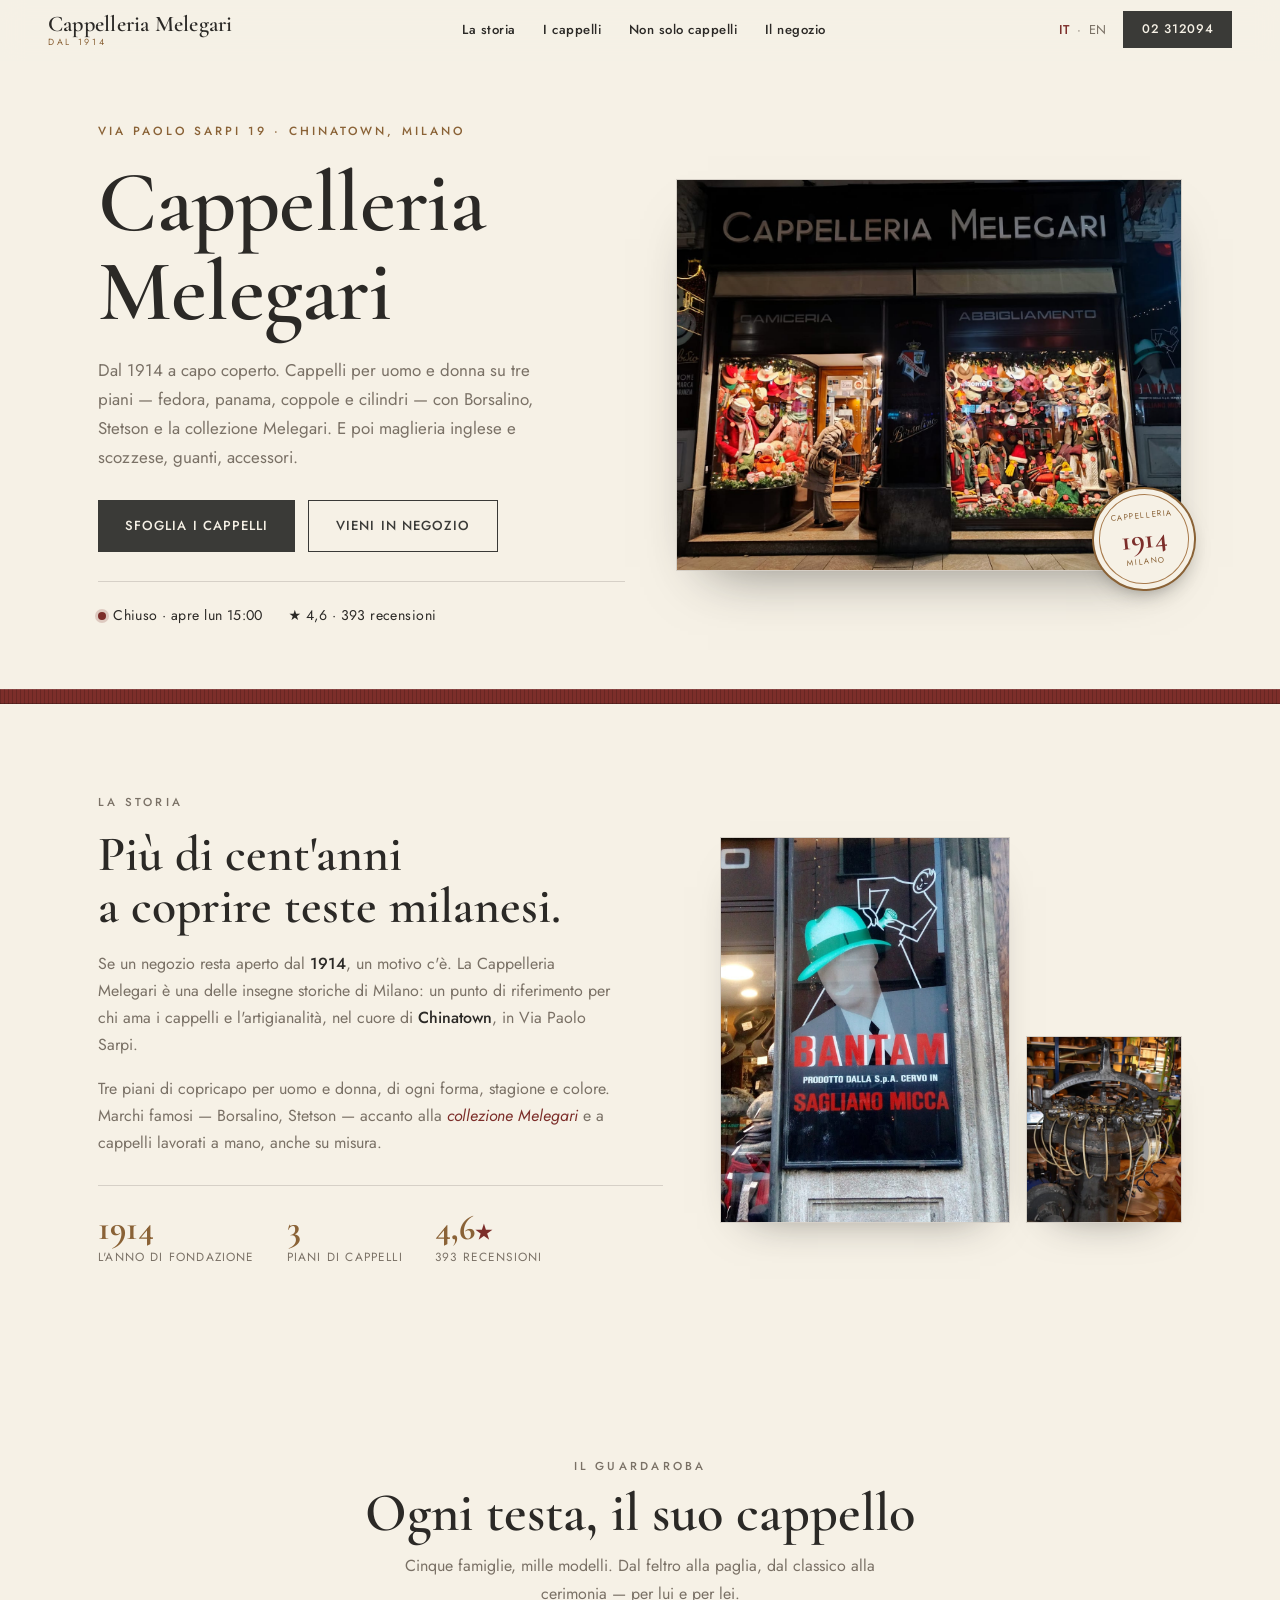
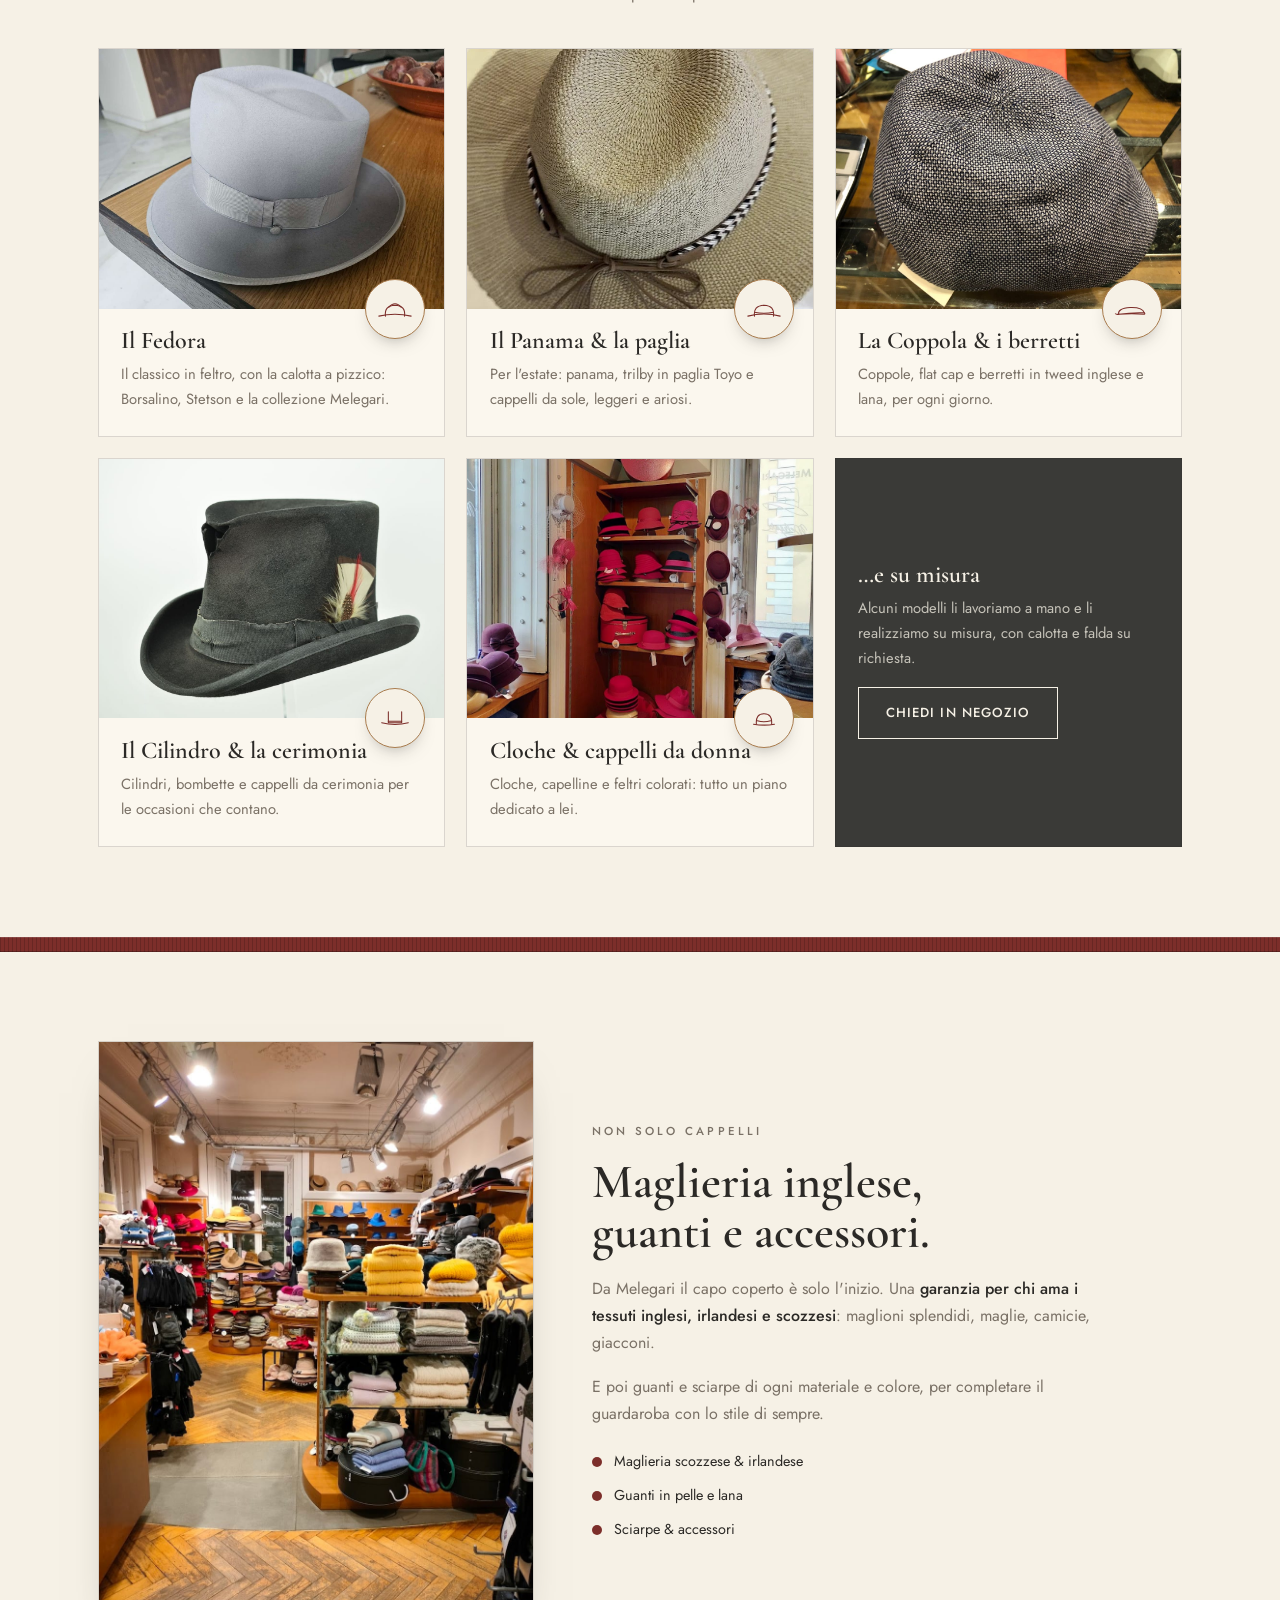
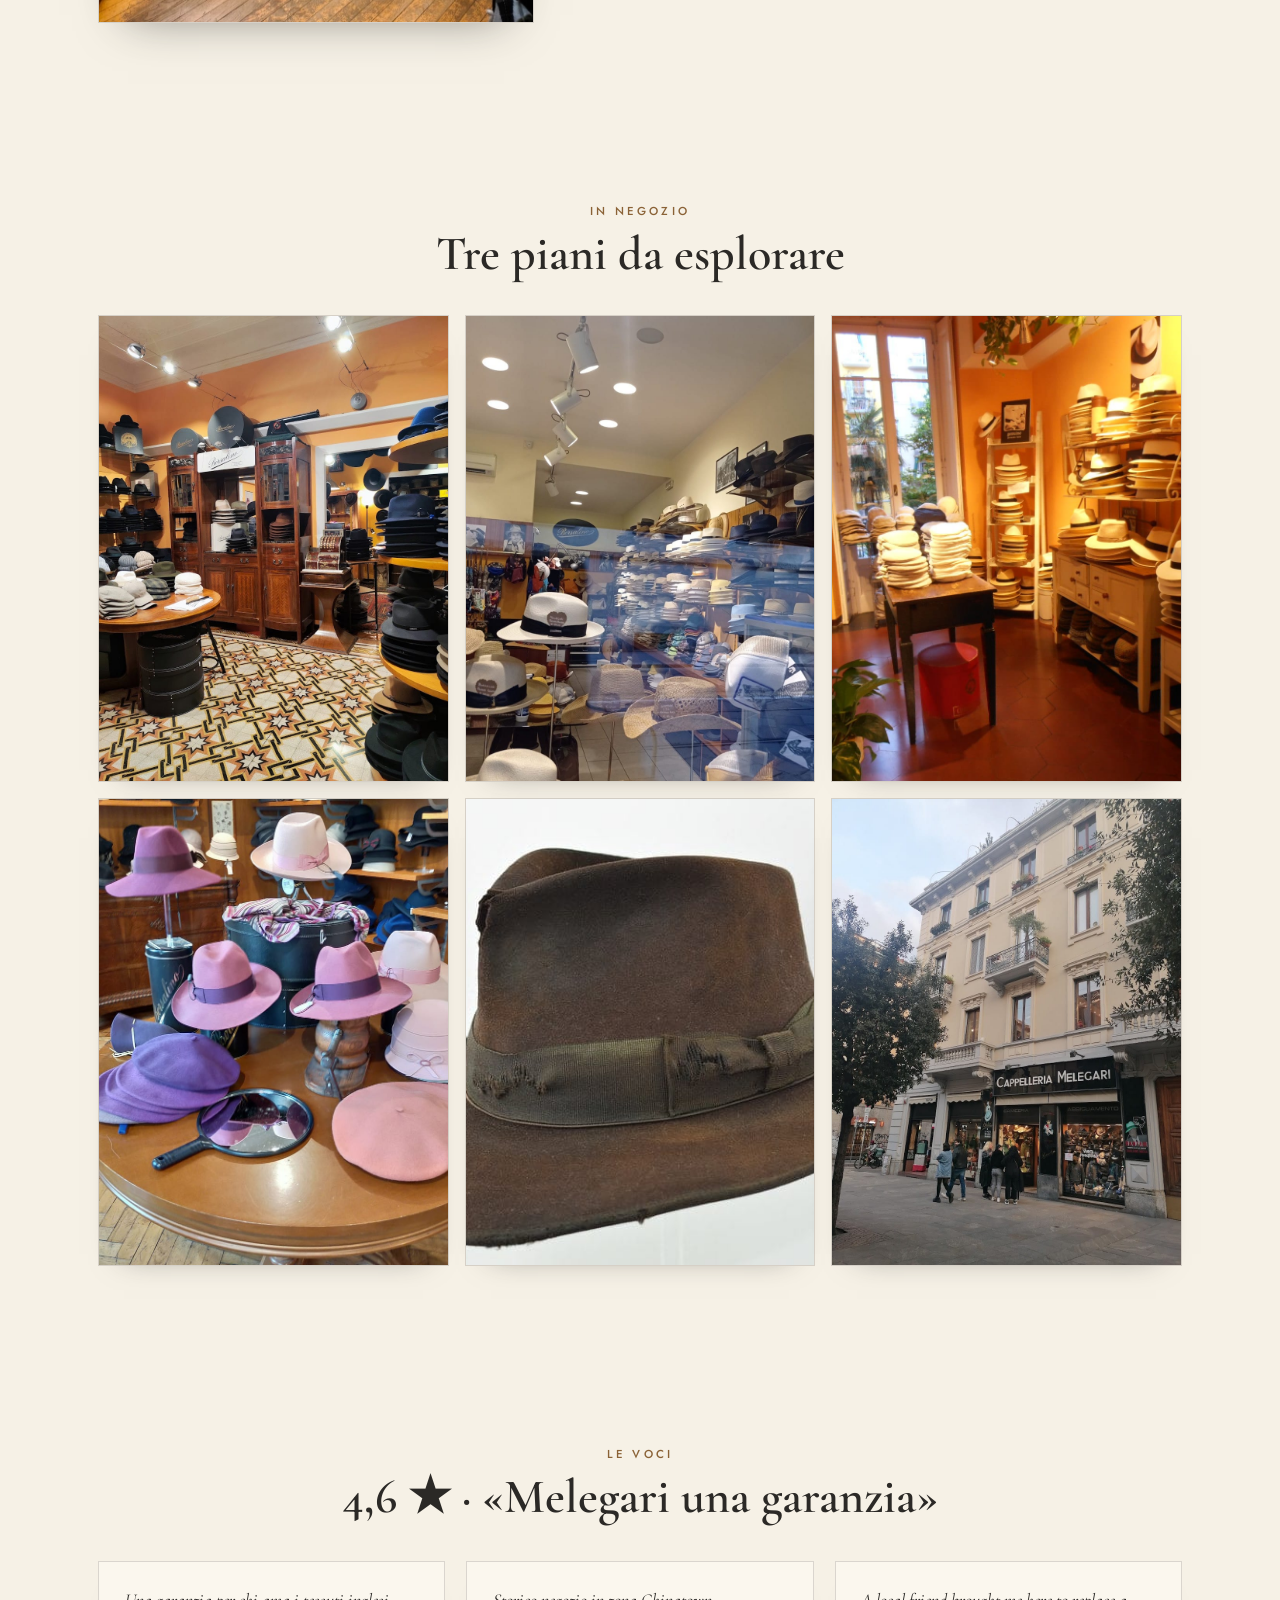
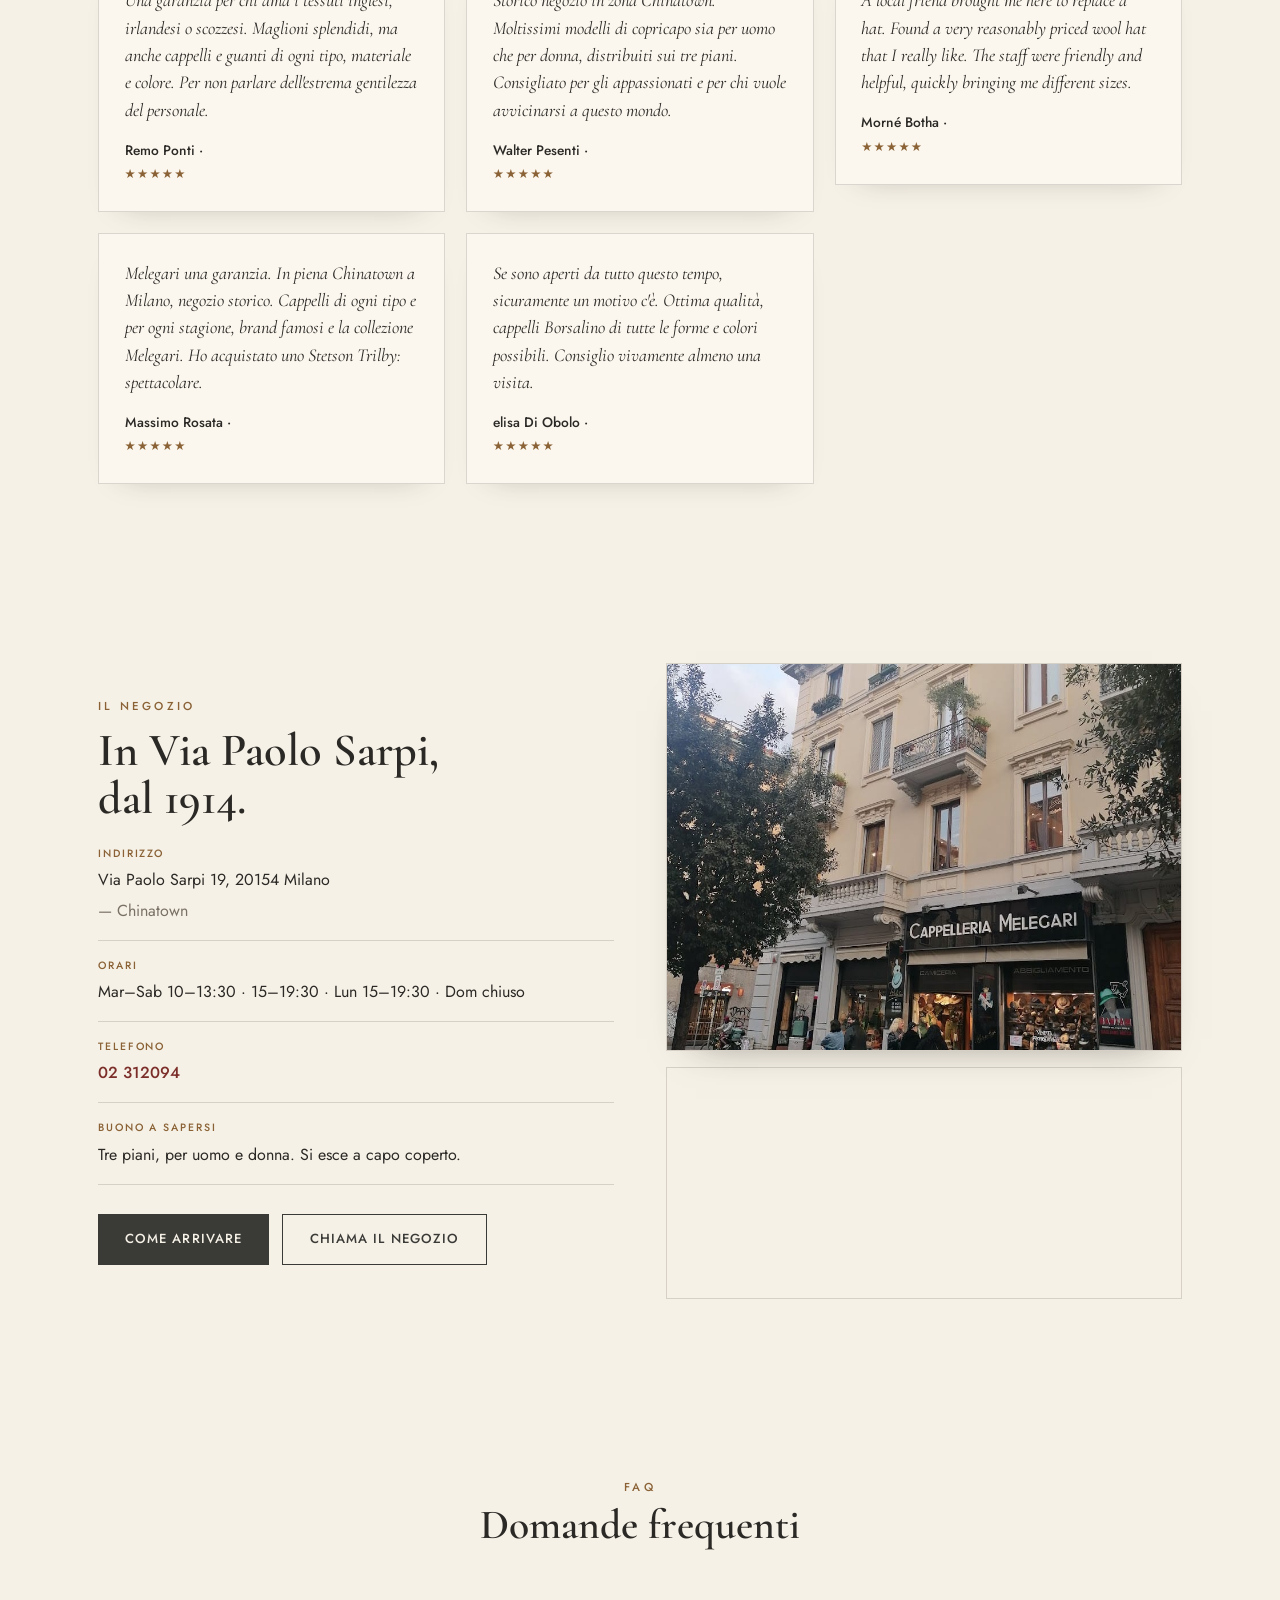
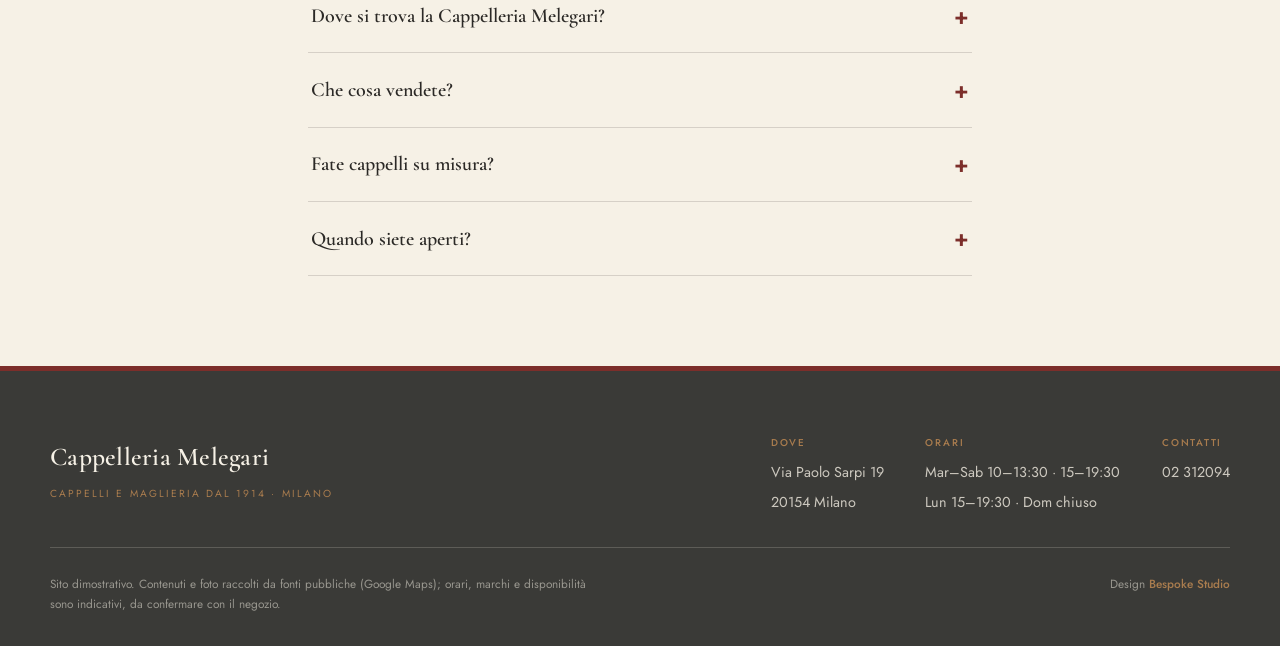
==== index.html @ 1c3c6bbe "Cappelleria Melegari — cappelli e maglieria dal 1914 (demo)" ====
<!DOCTYPE html>
<html lang="it">
<head>
<meta charset="UTF-8" />
<meta name="viewport" content="width=device-width, initial-scale=1.0" />
<title>Cappelleria Melegari — cappelli e maglieria dal 1914 · Milano</title>
<meta name="description" content="Cappelleria Melegari, dal 1914 in Via Paolo Sarpi 19 (Chinatown, Milano): cappelli per uomo e donna su tre piani — fedora, panama, coppola, cilindro, cloche — Borsalino, Stetson e la collezione Melegari, oltre a maglieria inglese e scozzese. 4,6★." />
<link rel="canonical" href="https://rotenzark.github.io/cappelleria-melegari/" />
<meta name="theme-color" content="#3A3A38" />
<meta property="og:type" content="business.business" />
<meta property="og:site_name" content="Cappelleria Melegari" />
<meta property="og:title" content="Cappelleria Melegari — cappelli e maglieria dal 1914 · Milano" />
<meta property="og:description" content="Dal 1914 in Via Paolo Sarpi: cappelli per uomo e donna su tre piani, Borsalino e Stetson, la collezione Melegari, maglieria inglese e scozzese." />
<meta property="og:image" content="https://rotenzark.github.io/cappelleria-melegari/img/og-image.jpg" />
<meta property="og:url" content="https://rotenzark.github.io/cappelleria-melegari/" />
<meta property="og:locale" content="it_IT" />
<meta property="og:locale:alternate" content="en_US" />
<meta name="twitter:card" content="summary_large_image" />
<meta name="twitter:title" content="Cappelleria Melegari — dal 1914 · Milano" />
<meta name="twitter:description" content="Cappelli e maglieria dal 1914, in Via Paolo Sarpi 19. Fedora, panama, coppola, cilindro, cloche." />
<meta name="twitter:image" content="https://rotenzark.github.io/cappelleria-melegari/img/og-image.jpg" />
<link rel="icon" href="img/favicon.svg" type="image/svg+xml" />
<link rel="icon" href="img/favicon-32.png" sizes="32x32" type="image/png" />
<link rel="apple-touch-icon" href="img/apple-touch-icon.png" />
<link rel="preconnect" href="https://fonts.googleapis.com" />
<link rel="preconnect" href="https://fonts.gstatic.com" crossorigin />
<link href="https://fonts.googleapis.com/css2?family=Cormorant+Garamond:ital,wght@0,400;0,500;0,600;0,700;1,400;1,500&family=Jost:wght@400;500;600&display=swap" rel="stylesheet" />
<link rel="stylesheet" href="css/styles.css?v=1" />
<script type="application/ld+json">
{
  "@context": "https://schema.org", "@type": "ClothingStore",
  "name": "Cappelleria Melegari dal 1914",
  "description": "Cappelleria storica di Milano, dal 1914 in Via Paolo Sarpi (Chinatown): cappelli per uomo e donna su tre piani — fedora, panama, coppola, cilindro, cloche — con Borsalino, Stetson e la collezione Melegari, oltre a maglieria inglese e scozzese, guanti e accessori. Cappelli anche su misura, lavorati a mano.",
  "url": "https://rotenzark.github.io/cappelleria-melegari/",
  "telephone": "+3902312094", "priceRange": "€€",
  "image": "https://rotenzark.github.io/cappelleria-melegari/img/facciata.jpg",
  "address": { "@type": "PostalAddress", "streetAddress": "Via Paolo Sarpi 19", "addressLocality": "Milano", "postalCode": "20154", "addressCountry": "IT" },
  "geo": { "@type": "GeoCoordinates", "latitude": 45.4813692, "longitude": 9.1770672 },
  "aggregateRating": { "@type": "AggregateRating", "ratingValue": "4.6", "reviewCount": "393" },
  "foundingDate": "1914",
  "openingHoursSpecification": [
    { "@type": "OpeningHoursSpecification", "dayOfWeek": "Monday", "opens": "15:00", "closes": "19:30" },
    { "@type": "OpeningHoursSpecification", "dayOfWeek": ["Tuesday","Wednesday","Thursday","Friday","Saturday"], "opens": "10:00", "closes": "13:30" },
    { "@type": "OpeningHoursSpecification", "dayOfWeek": ["Tuesday","Wednesday","Thursday","Friday","Saturday"], "opens": "15:00", "closes": "19:30" }
  ],
  "sameAs": ["https://www.cappelleriamelegari.com"]
}
</script>
<script type="application/ld+json">
{
  "@context": "https://schema.org", "@type": "FAQPage",
  "mainEntity": [
    { "@type": "Question", "name": "Dove si trova la Cappelleria Melegari?", "acceptedAnswer": { "@type": "Answer", "text": "In Via Paolo Sarpi 19, nel cuore di Chinatown a Milano. Il negozio si sviluppa su tre piani." } },
    { "@type": "Question", "name": "Che cosa vendete?", "acceptedAnswer": { "@type": "Answer", "text": "Cappelli per uomo e donna di ogni forma, stagione e materiale — fedora, panama, coppola, cilindro, cloche — con marchi come Borsalino e Stetson e la collezione Melegari. Inoltre maglieria inglese e scozzese, guanti, sciarpe e accessori." } },
    { "@type": "Question", "name": "Fate cappelli su misura?", "acceptedAnswer": { "@type": "Answer", "text": "Sì: alcuni modelli vengono lavorati a mano e realizzati su misura, su richiesta, con misure di calotta e falda concordate con il cliente." } },
    { "@type": "Question", "name": "Quando siete aperti?", "acceptedAnswer": { "@type": "Answer", "text": "Da martedì a sabato 10:00–13:30 e 15:00–19:30; lunedì solo il pomeriggio 15:00–19:30; domenica chiuso." } }
  ]
}
</script>
</head>
<body>

<div id="intro" aria-hidden="true">
  <div class="intro-mark"><span class="intro-name">Melegari</span><span class="intro-seal">dal 1914</span></div>
  <button id="intro-skip" data-i18n="intro.skip">Entra →</button>
</div>

<header id="site-header">
  <a href="#top" class="brand" aria-label="Cappelleria Melegari — home">
    <span class="brand-name">Cappelleria Melegari</span>
    <span class="brand-since" data-i18n="brand.since">dal 1914</span>
  </a>
  <nav class="nav" aria-label="Navigazione">
    <a href="#storia" data-i18n="nav.storia">La storia</a>
    <a href="#cappelli" data-i18n="nav.cappelli">I cappelli</a>
    <a href="#maglieria" data-i18n="nav.maglieria">Non solo cappelli</a>
    <a href="#dove" data-i18n="nav.dove">Il negozio</a>
  </nav>
  <div class="head-actions">
    <div class="lang" role="group" aria-label="Lingua"><button data-lang="it" class="active">IT</button><span>·</span><button data-lang="en">EN</button></div>
    <a class="btn-call" href="tel:+3902312094"><span data-i18n="cta.call">02 312094</span></a>
    <button id="burger" aria-label="Menu" aria-expanded="false"><span></span><span></span><span></span></button>
  </div>
</header>

<!-- HERO -->
<section id="top" class="hero">
  <div class="hero-copy">
    <p class="eyebrow reveal" data-i18n="hero.eyebrow">Via Paolo Sarpi 19 · Chinatown, Milano</p>
    <h1 class="hero-title reveal reveal-d1">Cappelleria<br>Melegari</h1>
    <p class="hero-sub reveal reveal-d2" data-i18n="hero.sub">Dal 1914 a capo coperto. Cappelli per uomo e donna su tre piani — fedora, panama, coppole e cilindri — con Borsalino, Stetson e la collezione Melegari. E poi maglieria inglese e scozzese, guanti, accessori.</p>
    <div class="hero-cta reveal reveal-d3">
      <a class="btn btn-solid" href="#cappelli" data-i18n="hero.cta1">Sfoglia i cappelli</a>
      <a class="btn btn-line" href="https://www.google.com/maps/dir/?api=1&destination=Cappelleria+Melegari+Via+Paolo+Sarpi+19+Milano" target="_blank" rel="noopener" data-i18n="hero.cta2">Vieni in negozio</a>
    </div>
    <div class="hero-facts reveal reveal-d3">
      <span class="hf-live"><span id="live-dot"></span> <span id="live-text" data-i18n="hero.live">Controllo orari…</span></span>
      <span data-i18n="hero.f2">★ 4,6 · 393 recensioni</span>
    </div>
  </div>
  <div class="hero-media reveal reveal-d2">
    <figure class="hero-photo"><img src="img/facciata.jpg" alt="La storica vetrina della Cappelleria Melegari con l'insegna" width="1400" height="1050" fetchpriority="high" /></figure>
    <span class="hero-seal" aria-hidden="true"><span>Cappelleria</span><b>1914</b><span>Milano</span></span>
  </div>
</section>

<div class="ribbon" aria-hidden="true"></div>

<!-- LA STORIA -->
<section id="storia" class="section storia">
  <div class="storia-copy reveal">
    <p class="kicker" data-i18n="storia.kicker">La storia</p>
    <h2 data-i18n="storia.h2">Più di cent'anni<br>a coprire teste milanesi.</h2>
    <p data-i18n="storia.p1">Se un negozio resta aperto dal <b>1914</b>, un motivo c'è. La Cappelleria Melegari è una delle insegne storiche di Milano: un punto di riferimento per chi ama i cappelli e l'artigianalità, nel cuore di <b>Chinatown</b>, in Via Paolo Sarpi.</p>
    <p data-i18n="storia.p2">Tre piani di copricapo per uomo e donna, di ogni forma, stagione e colore. Marchi famosi — Borsalino, Stetson — accanto alla <em>collezione Melegari</em> e a cappelli lavorati a mano, anche su misura.</p>
    <div class="storia-stats">
      <div class="stat"><b>1914</b><span data-i18n="storia.s1">l'anno di fondazione</span></div>
      <div class="stat"><b>3</b><span data-i18n="storia.s2">piani di cappelli</span></div>
      <div class="stat"><b>4,6<i>★</i></b><span data-i18n="storia.s3">393 recensioni</span></div>
    </div>
  </div>
  <div class="storia-media reveal reveal-d1">
    <figure class="storia-photo"><img src="img/heritage.jpg" alt="Manifesto pubblicitario d'epoca in vetrina" width="900" height="1200" loading="lazy" /></figure>
    <figure class="storia-photo storia-photo--sm"><img src="img/macchina.jpg" alt="Antica macchina per la lavorazione dei cappelli" width="768" height="960" loading="lazy" /></figure>
  </div>
</section>

<!-- I CAPPELLI · signature catalog with hat-silhouette icons -->
<section id="cappelli" class="section cappelli">
  <div class="cappelli-head reveal">
    <p class="kicker" data-i18n="cappelli.kicker">Il guardaroba</p>
    <h2 data-i18n="cappelli.h2">Ogni testa, il suo cappello</h2>
    <p data-i18n="cappelli.sub">Cinque famiglie, mille modelli. Dal feltro alla paglia, dal classico alla cerimonia — per lui e per lei.</p>
  </div>
  <div class="hat-grid">
    <article class="hat reveal">
      <figure><img src="img/fedora.jpg" alt="Fedora in feltro grigio" width="1400" height="1050" loading="lazy" /></figure>
      <div class="hat-body">
        <span class="hat-ico" aria-hidden="true"><svg viewBox="0 0 80 46"><path d="M6 38 Q40 30 74 38" /><path d="M20 38 Q17 16 40 15 Q63 16 60 38" /><path d="M27 19 Q33 12 40 12 Q47 12 53 19" /></svg></span>
        <h3 data-i18n="hat.1t">Il Fedora</h3>
        <p data-i18n="hat.1p">Il classico in feltro, con la calotta a pizzico: Borsalino, Stetson e la collezione Melegari.</p>
      </div>
    </article>
    <article class="hat reveal reveal-d1">
      <figure><img src="img/panama.jpg" alt="Panama in paglia" width="675" height="1200" loading="lazy" /></figure>
      <div class="hat-body">
        <span class="hat-ico" aria-hidden="true"><svg viewBox="0 0 80 46"><path d="M6 38 Q40 29 74 38" /><path d="M20 38 Q17 16 40 15 Q63 16 60 38" /><path d="M20 30 Q40 34 60 30" /></svg></span>
        <h3 data-i18n="hat.2t">Il Panama &amp; la paglia</h3>
        <p data-i18n="hat.2p">Per l'estate: panama, trilby in paglia Toyo e cappelli da sole, leggeri e ariosi.</p>
      </div>
    </article>
    <article class="hat reveal reveal-d2">
      <figure><img src="img/coppola.jpg" alt="Coppola in tweed" width="1400" height="1050" loading="lazy" /></figure>
      <div class="hat-body">
        <span class="hat-ico" aria-hidden="true"><svg viewBox="0 0 80 46"><path d="M12 34 Q9 22 36 20 Q62 19 66 31" /><path d="M12 34 Q40 30 66 31 Q68 33 66 34 Q40 32 12 34 Z" /><path d="M12 34 Q7 35 5 33" /></svg></span>
        <h3 data-i18n="hat.3t">La Coppola &amp; i berretti</h3>
        <p data-i18n="hat.3p">Coppole, flat cap e berretti in tweed inglese e lana, per ogni giorno.</p>
      </div>
    </article>
    <article class="hat reveal reveal-d1">
      <figure><img src="img/cilindro.jpg" alt="Cappello a cilindro" width="1276" height="1005" loading="lazy" /></figure>
      <div class="hat-body">
        <span class="hat-ico" aria-hidden="true"><svg viewBox="0 0 80 46"><path d="M26 10 L26 33 L54 33 L54 10" /><path d="M12 33 Q40 40 68 33" /><path d="M26 30 L54 30" /></svg></span>
        <h3 data-i18n="hat.4t">Il Cilindro &amp; la cerimonia</h3>
        <p data-i18n="hat.4p">Cilindri, bombette e cappelli da cerimonia per le occasioni che contano.</p>
      </div>
    </article>
    <article class="hat reveal reveal-d2">
      <figure><img src="img/cloche.jpg" alt="Cappelli cloche da donna in feltro colorato" width="900" height="1200" loading="lazy" /></figure>
      <div class="hat-body">
        <span class="hat-ico" aria-hidden="true"><svg viewBox="0 0 80 46"><path d="M24 36 Q22 14 40 14 Q58 14 56 36" /><path d="M18 36 Q40 40 62 36" /><path d="M26 29 Q40 33 54 29" /></svg></span>
        <h3 data-i18n="hat.5t">Cloche &amp; cappelli da donna</h3>
        <p data-i18n="hat.5p">Cloche, capelline e feltri colorati: tutto un piano dedicato a lei.</p>
      </div>
    </article>
    <article class="hat hat-cta reveal reveal-d3">
      <div class="hat-body">
        <h3 data-i18n="hat.6t">…e su misura</h3>
        <p data-i18n="hat.6p">Alcuni modelli li lavoriamo a mano e li realizziamo su misura, con calotta e falda su richiesta.</p>
        <a class="btn btn-line" href="tel:+3902312094" data-i18n="hat.6cta">Chiedi in negozio</a>
      </div>
    </article>
  </div>
</section>

<div class="ribbon" aria-hidden="true"></div>

<!-- NON SOLO CAPPELLI -->
<section id="maglieria" class="section maglieria">
  <figure class="maglieria-photo reveal"><img src="img/maglieria.jpg" alt="Maglieria e cappelli negli scaffali del negozio" width="900" height="1200" loading="lazy" /></figure>
  <div class="maglieria-copy reveal reveal-d1">
    <p class="kicker" data-i18n="maglieria.kicker">Non solo cappelli</p>
    <h2 data-i18n="maglieria.h2">Maglieria inglese,<br>guanti e accessori.</h2>
    <p data-i18n="maglieria.p1">Da Melegari il capo coperto è solo l'inizio. Una <b>garanzia per chi ama i tessuti inglesi, irlandesi e scozzesi</b>: maglioni splendidi, maglie, camicie, giacconi.</p>
    <p data-i18n="maglieria.p2">E poi guanti e sciarpe di ogni materiale e colore, per completare il guardaroba con lo stile di sempre.</p>
    <ul class="maglieria-tags">
      <li data-i18n="mag.t1">Maglieria scozzese &amp; irlandese</li>
      <li data-i18n="mag.t2">Guanti in pelle e lana</li>
      <li data-i18n="mag.t3">Sciarpe &amp; accessori</li>
    </ul>
  </div>
</section>

<!-- GALLERY -->
<section id="gallery" class="section gallery">
  <div class="gallery-head reveal"><p class="kicker" data-i18n="gallery.kicker">In negozio</p><h2 data-i18n="gallery.h2">Tre piani da esplorare</h2></div>
  <div class="gallery-grid">
    <figure class="g-item" data-full="img/interno.jpg"><img src="img/interno.jpg" alt="L'interno storico del negozio" width="900" height="1200" loading="lazy" /></figure>
    <figure class="g-item" data-full="img/assortimento.jpg"><img src="img/assortimento.jpg" alt="Le vetrine cariche di cappelli" width="938" height="1200" loading="lazy" /></figure>
    <figure class="g-item" data-full="img/interno2.jpg"><img src="img/interno2.jpg" alt="Gli scaffali di cappelli su misura" width="1280" height="960" loading="lazy" /></figure>
    <figure class="g-item" data-full="img/donna.jpg"><img src="img/donna.jpg" alt="Cappelli da donna colorati" width="1300" height="975" loading="lazy" /></figure>
    <figure class="g-item" data-full="img/fedora-brown.jpg"><img src="img/fedora-brown.jpg" alt="Fedora in feltro marrone" width="756" height="503" loading="lazy" /></figure>
    <figure class="g-item" data-full="img/facciata-day.jpg"><img src="img/facciata-day.jpg" alt="La facciata del negozio di giorno" width="900" height="1200" loading="lazy" /></figure>
  </div>
</section>

<!-- RECENSIONI -->
<section id="recensioni" class="section recensioni">
  <div class="rev-head reveal"><p class="kicker" data-i18n="rev.kicker">Le voci</p><h2 data-i18n="rev.h2">4,6 ★ · «Melegari una garanzia»</h2></div>
  <div class="rev-grid">
    <blockquote class="rev reveal"><p>Una garanzia per chi ama i tessuti inglesi, irlandesi o scozzesi. Maglioni splendidi, ma anche cappelli e guanti di ogni tipo, materiale e colore. Per non parlare dell'estrema gentilezza del personale.</p><cite>Remo Ponti · <span>★★★★★</span></cite></blockquote>
    <blockquote class="rev reveal reveal-d1"><p>Melegari una garanzia. In piena Chinatown a Milano, negozio storico. Cappelli di ogni tipo e per ogni stagione, brand famosi e la collezione Melegari. Ho acquistato uno Stetson Trilby: spettacolare.</p><cite>Massimo Rosata · <span>★★★★★</span></cite></blockquote>
    <blockquote class="rev reveal reveal-d2"><p>Storico negozio in zona Chinatown. Moltissimi modelli di copricapo sia per uomo che per donna, distribuiti sui tre piani. Consigliato per gli appassionati e per chi vuole avvicinarsi a questo mondo.</p><cite>Walter Pesenti · <span>★★★★★</span></cite></blockquote>
    <blockquote class="rev reveal"><p>Se sono aperti da tutto questo tempo, sicuramente un motivo c'è. Ottima qualità, cappelli Borsalino di tutte le forme e colori possibili. Consiglio vivamente almeno una visita.</p><cite>elisa Di Obolo · <span>★★★★★</span></cite></blockquote>
    <blockquote class="rev reveal reveal-d1"><p>A local friend brought me here to replace a hat. Found a very reasonably priced wool hat that I really like. The staff were friendly and helpful, quickly bringing me different sizes.</p><cite>Morné Botha · <span>★★★★★</span></cite></blockquote>
  </div>
</section>

<!-- DOVE -->
<section id="dove" class="section dove">
  <div class="dove-grid">
    <div class="dove-info reveal">
      <p class="kicker" data-i18n="dove.kicker">Il negozio</p>
      <h2 data-i18n="dove.h2">In Via Paolo Sarpi,<br>dal 1914.</h2>
      <ul class="dove-list">
        <li><b data-i18n="dove.addr">Indirizzo</b> Via Paolo Sarpi 19, 20154 Milano <span class="dim" data-i18n="dove.addr2">— Chinatown</span></li>
        <li><b data-i18n="dove.hours">Orari</b> <span data-i18n="dove.hoursv">Mar–Sab 10–13:30 · 15–19:30 · Lun 15–19:30 · Dom chiuso</span></li>
        <li><b data-i18n="dove.phone">Telefono</b> <a href="tel:+3902312094">02 312094</a></li>
        <li><b data-i18n="dove.note">Buono a sapersi</b> <span data-i18n="dove.notev">Tre piani, per uomo e donna. Si esce a capo coperto.</span></li>
      </ul>
      <div class="dove-cta">
        <a class="btn btn-solid" href="https://www.google.com/maps/dir/?api=1&destination=Cappelleria+Melegari+Via+Paolo+Sarpi+19+Milano" target="_blank" rel="noopener" data-i18n="dove.route">Come arrivare</a>
        <a class="btn btn-line" href="tel:+3902312094" data-i18n="dove.call">Chiama il negozio</a>
      </div>
    </div>
    <div class="dove-side reveal">
      <figure class="dove-photo"><img src="img/facciata-day.jpg" alt="L'ingresso della Cappelleria Melegari di giorno" width="900" height="1200" loading="lazy" /></figure>
      <div class="dove-map"><iframe title="Mappa Cappelleria Melegari" src="https://www.google.com/maps?q=Cappelleria+Melegari+Via+Paolo+Sarpi+19+Milano&output=embed" loading="lazy" referrerpolicy="no-referrer-when-downgrade"></iframe></div>
    </div>
  </div>
</section>

<!-- FAQ -->
<section id="faq" class="section faq">
  <div class="faq-head reveal"><p class="kicker">FAQ</p><h2 data-i18n="faq.h2">Domande frequenti</h2></div>
  <div class="faq-list reveal">
    <details><summary data-i18n="faq.q1">Dove si trova la Cappelleria Melegari?</summary><p data-i18n="faq.a1">In Via Paolo Sarpi 19, nel cuore di Chinatown a Milano. Il negozio si sviluppa su tre piani.</p></details>
    <details><summary data-i18n="faq.q2">Che cosa vendete?</summary><p data-i18n="faq.a2">Cappelli per uomo e donna di ogni forma, stagione e materiale — fedora, panama, coppola, cilindro, cloche — con marchi come Borsalino e Stetson e la collezione Melegari. Inoltre maglieria inglese e scozzese, guanti, sciarpe e accessori.</p></details>
    <details><summary data-i18n="faq.q3">Fate cappelli su misura?</summary><p data-i18n="faq.a3">Sì: alcuni modelli vengono lavorati a mano e realizzati su misura, su richiesta, con misure di calotta e falda concordate con il cliente.</p></details>
    <details><summary data-i18n="faq.q4">Quando siete aperti?</summary><p data-i18n="faq.a4">Da martedì a sabato 10:00–13:30 e 15:00–19:30; lunedì solo il pomeriggio 15:00–19:30; domenica chiuso.</p></details>
  </div>
</section>

<footer id="site-footer">
  <div class="foot-main">
    <div class="foot-brand"><span class="brand-name">Cappelleria Melegari</span><span class="foot-since" data-i18n="foot.sub">Cappelli e maglieria dal 1914 · Milano</span></div>
    <div class="foot-cols">
      <div><b data-i18n="foot.where">Dove</b><span>Via Paolo Sarpi 19</span><span>20154 Milano</span></div>
      <div><b data-i18n="foot.hours">Orari</b><span data-i18n="foot.hours2">Mar–Sab 10–13:30 · 15–19:30</span><span data-i18n="foot.hours3">Lun 15–19:30 · Dom chiuso</span></div>
      <div><b data-i18n="foot.contact">Contatti</b><a href="tel:+3902312094">02 312094</a></div>
    </div>
  </div>
  <div class="foot-bottom">
    <p data-i18n="foot.disclaimer">Sito dimostrativo. Contenuti e foto raccolti da fonti pubbliche (Google Maps); orari, marchi e disponibilità sono indicativi, da confermare con il negozio.</p>
    <p class="foot-credit">Design <a href="https://bespokestud.io" target="_blank" rel="noopener">Bespoke Studio</a></p>
  </div>
</footer>

<nav class="action-bar" aria-label="Azioni rapide">
  <a href="#cappelli"><span data-i18n="ab.cappelli">I cappelli</span></a>
  <a href="tel:+3902312094"><span data-i18n="ab.call">Chiama</span></a>
  <a href="https://www.google.com/maps/dir/?api=1&destination=Cappelleria+Melegari+Via+Paolo+Sarpi+19+Milano" target="_blank" rel="noopener"><span data-i18n="ab.route">Indicazioni</span></a>
</nav>

<div id="lightbox" aria-hidden="true"><button id="lb-close" aria-label="Chiudi">✕</button><img id="lb-img" src="" alt="" /></div>
<script src="js/main.js?v=1"></script>
</body>
</html>
---- css/styles.css ----
/* ===== CAPPELLERIA MELEGARI · styles.css ===== */
:root{
  --paper:#F6F1E6; --cream:#EDE4D2; --card:#FBF7EE;
  --felt:#3A3A37; --charcoal:#2A2926;
  --camel:#A97C4E; --camel-deep:#8A6236;
  --oxblood:#7C2E2A; --oxblood-deep:#5E211E;
  --ink:#2B2926; --muted:#7A7166; --line:rgba(43,41,38,.16);
  --disp:'Cormorant Garamond',Georgia,serif;
  --sans:'Jost',system-ui,-apple-system,sans-serif;
  --wrap:1180px;
}
*{margin:0;padding:0;box-sizing:border-box}
html{scroll-behavior:smooth;overflow-x:clip;-webkit-text-size-adjust:100%}
body{font-family:var(--sans);background:var(--paper);color:var(--ink);line-height:1.7;font-weight:400;-webkit-font-smoothing:antialiased;overflow-x:clip}
img{max-width:100%;display:block}
a{color:inherit;text-decoration:none}
h1,h2,h3{font-family:var(--disp);font-weight:600;line-height:1.04;letter-spacing:0}
em{font-style:italic}
.section{padding:clamp(3.2rem,7vw,6rem) clamp(1.15rem,5vw,3rem);max-width:var(--wrap);margin:0 auto;overflow-x:clip}
.kicker{font-family:var(--sans);font-size:.72rem;font-weight:500;letter-spacing:.28em;text-transform:uppercase;color:var(--camel-deep)}
.eyebrow{font-family:var(--sans);font-size:.74rem;font-weight:500;letter-spacing:.26em;text-transform:uppercase;color:var(--camel-deep)}

/* grosgrain ribbon divider (hatband) */
.ribbon{height:15px;width:100%;background:var(--oxblood);background-image:repeating-linear-gradient(90deg, rgba(0,0,0,.16) 0 1.5px, transparent 1.5px 4px);box-shadow:inset 0 1px 0 rgba(255,255,255,.12),inset 0 -1px 0 rgba(0,0,0,.25)}

/* buttons */
.btn{display:inline-flex;align-items:center;gap:.5rem;font-family:var(--sans);font-weight:500;font-size:.82rem;letter-spacing:.08em;text-transform:uppercase;padding:.85rem 1.7rem;transition:transform .18s,background .18s,color .18s;cursor:pointer;white-space:nowrap}
.btn-solid{background:var(--felt);color:var(--paper)}
.btn-solid:hover{background:var(--charcoal);transform:translateY(-2px)}
.btn-line{border:1.5px solid var(--felt);color:var(--felt)}
.btn-line:hover{background:var(--felt);color:var(--paper);transform:translateY(-2px)}

/* ===== INTRO ===== */
#intro{position:fixed;inset:0;z-index:120;background:var(--felt);display:flex;flex-direction:column;align-items:center;justify-content:center;gap:1.1rem;transition:opacity .7s ease,visibility .7s}
#intro.done{opacity:0;visibility:hidden}
.intro-mark{display:flex;flex-direction:column;align-items:center;gap:.3rem;animation:fadeUp .8s ease both}
.intro-name{font-family:var(--disp);font-weight:600;font-size:clamp(2.6rem,8vw,4rem);color:var(--paper)}
.intro-seal{font-family:var(--sans);font-size:.78rem;letter-spacing:.34em;text-transform:uppercase;color:var(--camel)}
#intro-skip{margin-top:.4rem;background:none;border:1px solid rgba(246,241,230,.4);color:var(--paper);padding:.5rem 1.3rem;font-family:var(--sans);font-size:.78rem;letter-spacing:.1em;text-transform:uppercase;cursor:pointer;transition:background .2s}
#intro-skip:hover{background:rgba(246,241,230,.14)}
@keyframes fadeUp{from{opacity:0;transform:translateY(12px)}to{opacity:1;transform:none}}

/* ===== HEADER ===== */
#site-header{position:sticky;top:0;z-index:90;display:flex;align-items:center;justify-content:space-between;gap:1rem;padding:.7rem clamp(1.15rem,5vw,3rem);background:rgba(246,241,230,.9);backdrop-filter:blur(11px);border-bottom:1px solid transparent;transition:border-color .3s}
#site-header.scrolled{border-color:var(--line)}
.brand{display:flex;flex-direction:column;line-height:1}
.brand-name{font-family:var(--disp);font-size:1.4rem;font-weight:600;color:var(--ink);letter-spacing:.01em}
.brand-since{font-family:var(--sans);font-size:.56rem;letter-spacing:.3em;text-transform:uppercase;color:var(--camel-deep);margin-top:.15rem}
.nav{display:flex;gap:1.7rem}
.nav a{font-size:.82rem;font-weight:500;letter-spacing:.04em;color:var(--ink);position:relative;padding:.2rem 0}
.nav a::after{content:"";position:absolute;left:0;bottom:-2px;width:0;height:1.5px;background:var(--oxblood);transition:width .25s}
.nav a:hover::after{width:100%}
.head-actions{display:flex;align-items:center;gap:.9rem}
.lang{display:flex;align-items:center;gap:.3rem;font-size:.8rem;color:var(--muted)}
.lang button{background:none;border:none;font-family:var(--sans);font-size:.8rem;color:var(--muted);cursor:pointer;padding:.1rem .2rem}
.lang button.active{color:var(--oxblood);font-weight:500}
.btn-call{background:var(--felt);color:var(--paper);padding:.5rem 1.15rem;font-family:var(--sans);font-size:.78rem;font-weight:500;letter-spacing:.06em;transition:background .2s,transform .2s}
.btn-call:hover{background:var(--charcoal);transform:translateY(-1px)}
#burger{display:none;flex-direction:column;gap:5px;background:none;border:none;cursor:pointer;padding:.3rem}
#burger span{width:23px;height:2px;background:var(--ink);transition:.3s}
#burger[aria-expanded="true"] span:nth-child(1){transform:translateY(7px) rotate(45deg)}
#burger[aria-expanded="true"] span:nth-child(2){opacity:0}
#burger[aria-expanded="true"] span:nth-child(3){transform:translateY(-7px) rotate(-45deg)}

/* ===== HERO ===== */
.hero{max-width:var(--wrap);margin:0 auto;padding:clamp(2rem,5vw,3.8rem) clamp(1.15rem,5vw,3rem);display:grid;grid-template-columns:1.02fr .98fr;gap:clamp(1.6rem,4vw,3.4rem);align-items:center}
.eyebrow{margin-bottom:1rem}
.hero-title{font-family:var(--disp);font-size:clamp(3rem,8vw,5.4rem);color:var(--ink);font-weight:600;letter-spacing:-.005em}
.hero-sub{font-size:1.06rem;color:var(--muted);max-width:47ch;margin-top:1.2rem}
.hero-cta{display:flex;gap:.8rem;flex-wrap:wrap;margin-top:1.8rem}
.hero-facts{display:flex;gap:1.6rem;flex-wrap:wrap;margin-top:1.8rem;padding-top:1.4rem;border-top:1px solid var(--line);font-size:.88rem;letter-spacing:.03em}
.hf-live{display:inline-flex;align-items:center;gap:.45rem}
#live-dot{width:8px;height:8px;border-radius:50%;background:var(--muted);flex:none}
#live-dot.open{background:#5a7f4e;box-shadow:0 0 0 3px rgba(90,127,78,.2)}
#live-dot.closed{background:var(--oxblood);box-shadow:0 0 0 3px rgba(124,46,42,.2)}
.hero-media{position:relative}
.hero-photo{overflow:hidden;aspect-ratio:4/3.1;box-shadow:0 28px 56px -32px rgba(42,41,38,.6);border:1px solid var(--line)}
.hero-photo img{width:100%;height:100%;object-fit:cover}
.hero-seal{position:absolute;right:-14px;bottom:-20px;width:104px;height:104px;border-radius:50%;background:var(--paper);border:2px solid var(--camel-deep);display:flex;flex-direction:column;align-items:center;justify-content:center;text-align:center;box-shadow:0 10px 22px -12px rgba(42,41,38,.6);transform:rotate(-6deg)}
.hero-seal::before{content:"";position:absolute;inset:5px;border-radius:50%;border:1px solid var(--camel)}
.hero-seal span{font-family:var(--sans);font-size:.5rem;letter-spacing:.2em;text-transform:uppercase;color:var(--camel-deep)}
.hero-seal b{font-family:var(--disp);font-weight:700;font-size:1.8rem;color:var(--oxblood);line-height:1;margin:.1rem 0}

/* ===== LA STORIA ===== */
.storia{display:grid;grid-template-columns:1.1fr .9fr;gap:clamp(1.8rem,5vw,3.6rem);align-items:center}
.storia-copy h2{font-size:clamp(2rem,4.8vw,3.1rem);color:var(--ink);margin:.7rem 0 1.1rem}
.storia-copy p{color:var(--muted);margin-bottom:1rem;max-width:52ch}
.storia-copy b{color:var(--ink);font-weight:500}
.storia-copy em{color:var(--oxblood);font-style:italic}
.storia-stats{display:flex;gap:2rem;flex-wrap:wrap;margin-top:1.8rem;padding-top:1.5rem;border-top:1px solid var(--line)}
.storia-stats .stat{display:flex;flex-direction:column;gap:.1rem}
.storia-stats .stat b{font-family:var(--disp);font-weight:700;font-size:2.2rem;color:var(--camel-deep);line-height:1}
.storia-stats .stat b i{font-style:normal;color:var(--oxblood);font-size:1.2rem}
.storia-stats .stat span{font-size:.74rem;letter-spacing:.1em;text-transform:uppercase;color:var(--muted)}
.storia-media{display:grid;grid-template-columns:1.3fr .7fr;gap:1rem;align-items:end}
.storia-photo{overflow:hidden;aspect-ratio:3/4;box-shadow:0 20px 44px -30px rgba(42,41,38,.6);border:1px solid var(--line)}
.storia-photo img{width:100%;height:100%;object-fit:cover}
.storia-photo--sm{aspect-ratio:3/3.6}

/* ===== I CAPPELLI · catalog ===== */
.cappelli-head{text-align:center;margin-bottom:2.6rem}
.cappelli-head h2{font-size:clamp(2.2rem,5.5vw,3.4rem);color:var(--ink);margin-top:.5rem}
.cappelli-head p{color:var(--muted);max-width:52ch;margin:.7rem auto 0}
.hat-grid{display:grid;grid-template-columns:repeat(3,1fr);gap:1.3rem}
.hat{background:var(--card);border:1px solid var(--line);overflow:hidden;display:flex;flex-direction:column;transition:transform .25s,box-shadow .25s}
.hat:hover{transform:translateY(-4px);box-shadow:0 22px 44px -28px rgba(42,41,38,.55)}
.hat figure{aspect-ratio:4/3;overflow:hidden;background:var(--cream)}
.hat figure img{width:100%;height:100%;object-fit:cover;transition:transform .5s}
.hat:hover figure img{transform:scale(1.05)}
.hat-body{padding:1.3rem 1.4rem 1.5rem;display:flex;flex-direction:column;gap:.5rem;flex:1;position:relative}
.hat-ico{position:absolute;top:-30px;right:1.2rem;width:60px;height:60px;background:var(--paper);border:1px solid var(--camel);border-radius:50%;display:flex;align-items:center;justify-content:center;box-shadow:0 8px 18px -10px rgba(42,41,38,.5)}
.hat-ico svg{width:38px;height:24px;fill:none;stroke:var(--oxblood);stroke-width:2.2;stroke-linecap:round;stroke-linejoin:round}
.hat-body h3{font-size:1.5rem;color:var(--ink)}
.hat-body p{font-size:.92rem;color:var(--muted)}
.hat-cta{background:var(--felt);color:var(--paper);justify-content:center}
.hat-cta .hat-body{justify-content:center}
.hat-cta h3{color:var(--paper)}
.hat-cta p{color:rgba(246,241,230,.75)}
.hat-cta .btn-line{border-color:var(--paper);color:var(--paper);align-self:flex-start;margin-top:.5rem}
.hat-cta .btn-line:hover{background:var(--paper);color:var(--felt)}

/* ===== NON SOLO CAPPELLI ===== */
.maglieria{display:grid;grid-template-columns:.85fr 1.15fr;gap:clamp(1.8rem,5vw,3.6rem);align-items:center}
.maglieria-photo{overflow:hidden;aspect-ratio:3/4;box-shadow:0 22px 46px -30px rgba(42,41,38,.6);border:1px solid var(--line)}
.maglieria-photo img{width:100%;height:100%;object-fit:cover}
.maglieria-copy h2{font-size:clamp(2rem,4.6vw,3rem);color:var(--ink);margin:.7rem 0 1.1rem}
.maglieria-copy p{color:var(--muted);margin-bottom:1rem;max-width:50ch}
.maglieria-copy b{color:var(--ink);font-weight:500}
.maglieria-tags{list-style:none;display:flex;flex-direction:column;gap:.6rem;margin-top:1.4rem}
.maglieria-tags li{font-family:var(--sans);font-size:.9rem;color:var(--ink);padding-left:1.4rem;position:relative}
.maglieria-tags li::before{content:"";position:absolute;left:0;top:.55em;width:10px;height:10px;background:var(--oxblood);border-radius:50%}

/* ===== GALLERY ===== */
.gallery-head{text-align:center;margin-bottom:2.2rem}
.gallery-head h2{font-size:clamp(2rem,5vw,3rem);color:var(--ink);margin-top:.5rem}
.gallery-grid{display:grid;grid-template-columns:repeat(3,1fr);gap:1rem}
.g-item{overflow:hidden;cursor:pointer;aspect-ratio:3/4;box-shadow:0 14px 30px -26px rgba(42,41,38,.55);border:1px solid var(--line)}
.g-item img{width:100%;height:100%;object-fit:cover;transition:transform .5s}
.g-item:hover img{transform:scale(1.05)}

/* ===== RECENSIONI ===== */
.recensioni{text-align:center}
.rev-head{margin-bottom:2.4rem}
.rev-head h2{font-size:clamp(1.9rem,4.8vw,3rem);color:var(--ink);margin-top:.5rem}
.rev-grid{columns:3;column-gap:1.3rem;text-align:left}
.rev{break-inside:avoid;margin-bottom:1.3rem;background:var(--card);border:1px solid var(--line);padding:1.6rem;box-shadow:0 14px 30px -26px rgba(42,41,38,.4)}
.rev p{font-family:var(--disp);font-size:1.14rem;line-height:1.5;color:var(--ink);margin-bottom:.9rem;font-style:italic}
.rev cite{font-style:normal;font-family:var(--sans);font-weight:500;font-size:.86rem;color:var(--ink);display:flex;flex-direction:column;gap:.15rem}
.rev cite span{color:var(--camel-deep);letter-spacing:.1em;font-size:.78rem}

/* ===== DOVE ===== */
.dove-grid{display:grid;grid-template-columns:1fr 1fr;gap:clamp(1.6rem,4vw,3.4rem);align-items:center}
.dove-info h2{font-size:clamp(1.9rem,4.6vw,2.9rem);color:var(--ink);margin:.6rem 0 1.4rem}
.dove-list{list-style:none;display:flex;flex-direction:column;gap:1rem;margin-bottom:1.8rem}
.dove-list li{display:flex;flex-direction:column;gap:.2rem;font-size:1rem;padding-bottom:1rem;border-bottom:1px solid var(--line)}
.dove-list b{font-family:var(--sans);font-size:.66rem;font-weight:500;letter-spacing:.18em;text-transform:uppercase;color:var(--camel-deep)}
.dove-list a{color:var(--oxblood);font-weight:500}
.dove-list .dim{color:var(--muted)}
.dove-cta{display:flex;gap:.8rem;flex-wrap:wrap}
.dove-side{display:flex;flex-direction:column;gap:1rem}
.dove-photo{overflow:hidden;aspect-ratio:4/3;box-shadow:0 18px 40px -30px rgba(42,41,38,.6);border:1px solid var(--line)}
.dove-photo img{width:100%;height:100%;object-fit:cover}
.dove-map{overflow:hidden;border:1px solid var(--line)}
.dove-map iframe{width:100%;height:100%;min-height:230px;border:0;display:block;filter:grayscale(.3) sepia(.12)}

/* ===== FAQ ===== */
.faq{max-width:760px}
.faq-head{text-align:center;margin-bottom:2rem}
.faq-head h2{font-size:clamp(1.8rem,4vw,2.6rem);color:var(--ink);margin-top:.4rem}
.faq-list details{border-bottom:1px solid var(--line);padding:1.1rem .2rem}
.faq-list summary{font-family:var(--disp);font-size:1.25rem;font-weight:600;color:var(--ink);cursor:pointer;list-style:none;display:flex;justify-content:space-between;align-items:center;gap:1rem}
.faq-list summary::-webkit-details-marker{display:none}
.faq-list summary::after{content:"+";font-family:var(--sans);color:var(--oxblood);font-size:1.4rem;transition:transform .25s}
.faq-list details[open] summary::after{transform:rotate(45deg)}
.faq-list p{color:var(--muted);margin-top:.7rem;font-size:.98rem}

/* ===== FOOTER ===== */
#site-footer{background:var(--felt);color:rgba(246,241,230,.78);padding:clamp(2.6rem,6vw,4rem) clamp(1.15rem,5vw,3rem) 2rem;border-top:5px solid var(--oxblood)}
.foot-main{max-width:var(--wrap);margin:0 auto;display:flex;justify-content:space-between;gap:2rem;flex-wrap:wrap;padding-bottom:2rem;border-bottom:1px solid rgba(246,241,230,.18)}
.foot-brand{display:flex;flex-direction:column;gap:.4rem}
.foot-brand .brand-name{color:var(--paper);font-size:1.6rem}
.foot-since{font-family:var(--sans);font-size:.64rem;letter-spacing:.2em;text-transform:uppercase;color:var(--camel)}
.foot-cols{display:flex;gap:2.6rem;flex-wrap:wrap}
.foot-cols div{display:flex;flex-direction:column;gap:.35rem}
.foot-cols b{font-size:.62rem;font-weight:500;letter-spacing:.18em;text-transform:uppercase;color:var(--camel);margin-bottom:.2rem}
.foot-cols span,.foot-cols a{font-size:.9rem;color:rgba(246,241,230,.78)}
.foot-cols a:hover{color:var(--paper)}
.foot-bottom{max-width:var(--wrap);margin:1.6rem auto 0;display:flex;justify-content:space-between;gap:1rem;flex-wrap:wrap}
.foot-bottom p{font-size:.74rem;color:rgba(246,241,230,.5);max-width:78ch}
.foot-credit a{color:var(--camel);font-weight:500}

/* ===== ACTION BAR ===== */
.action-bar{display:none;position:fixed;bottom:0;left:0;right:0;z-index:80;background:var(--felt);border-top:1px solid rgba(246,241,230,.16)}
.action-bar a{flex:1;text-align:center;padding:.85rem .3rem;font-family:var(--sans);font-size:.76rem;font-weight:500;letter-spacing:.06em;text-transform:uppercase;color:var(--paper);border-right:1px solid rgba(246,241,230,.14)}
.action-bar a:last-child{border-right:none}

/* ===== LIGHTBOX ===== */
#lightbox{position:fixed;inset:0;z-index:130;background:rgba(42,41,38,.95);display:flex;align-items:center;justify-content:center;padding:2rem;opacity:0;visibility:hidden;transition:opacity .3s,visibility .3s}
#lightbox.open{opacity:1;visibility:visible}
#lightbox img{max-width:92vw;max-height:88vh;box-shadow:0 20px 50px -20px #000}
#lb-close{position:absolute;top:1.3rem;right:1.6rem;background:none;border:none;color:var(--paper);font-size:2rem;cursor:pointer;line-height:1}

/* ===== REVEAL ===== */
.reveal{opacity:0;transform:translateY(24px);transition:opacity .8s cubic-bezier(.2,.7,.2,1),transform .8s cubic-bezier(.2,.7,.2,1)}
.reveal.in{opacity:1;transform:none}
.reveal-d1{transition-delay:.1s}.reveal-d2{transition-delay:.2s}.reveal-d3{transition-delay:.3s}

/* ===== RESPONSIVE ===== */
@media(max-width:900px){
  .nav{position:fixed;inset:0 0 0 auto;width:min(78vw,320px);flex-direction:column;justify-content:center;gap:1.8rem;background:var(--felt);padding:2rem;transform:translateX(100%);transition:transform .35s;z-index:95}
  .nav.open{transform:none}
  .nav a{color:var(--paper);font-size:1.4rem;font-family:var(--disp)}
  .nav a::after{background:var(--camel)}
  #burger{display:flex}
  .hero{grid-template-columns:1fr;gap:2.6rem}
  .storia{grid-template-columns:1fr}
  .hat-grid{grid-template-columns:1fr 1fr}
  .maglieria{grid-template-columns:1fr}
  .maglieria-photo{max-width:420px}
  .dove-grid{grid-template-columns:1fr}
  .rev-grid{columns:2}
  .action-bar{display:flex}
  #site-footer{padding-bottom:5rem}
}
@media(max-width:560px){
  .nav{width:100%}
  .btn-call{display:none}
  .hat-grid{grid-template-columns:1fr}
  .gallery-grid{grid-template-columns:1fr 1fr}
  .rev-grid{columns:1}
  .storia-stats{gap:1.4rem}
}

/* ===== REDUCED MOTION ===== */
@media(prefers-reduced-motion:reduce){
  *{animation:none!important;transition:none!important}
  .reveal{opacity:1;transform:none}
  html{scroll-behavior:auto}
}
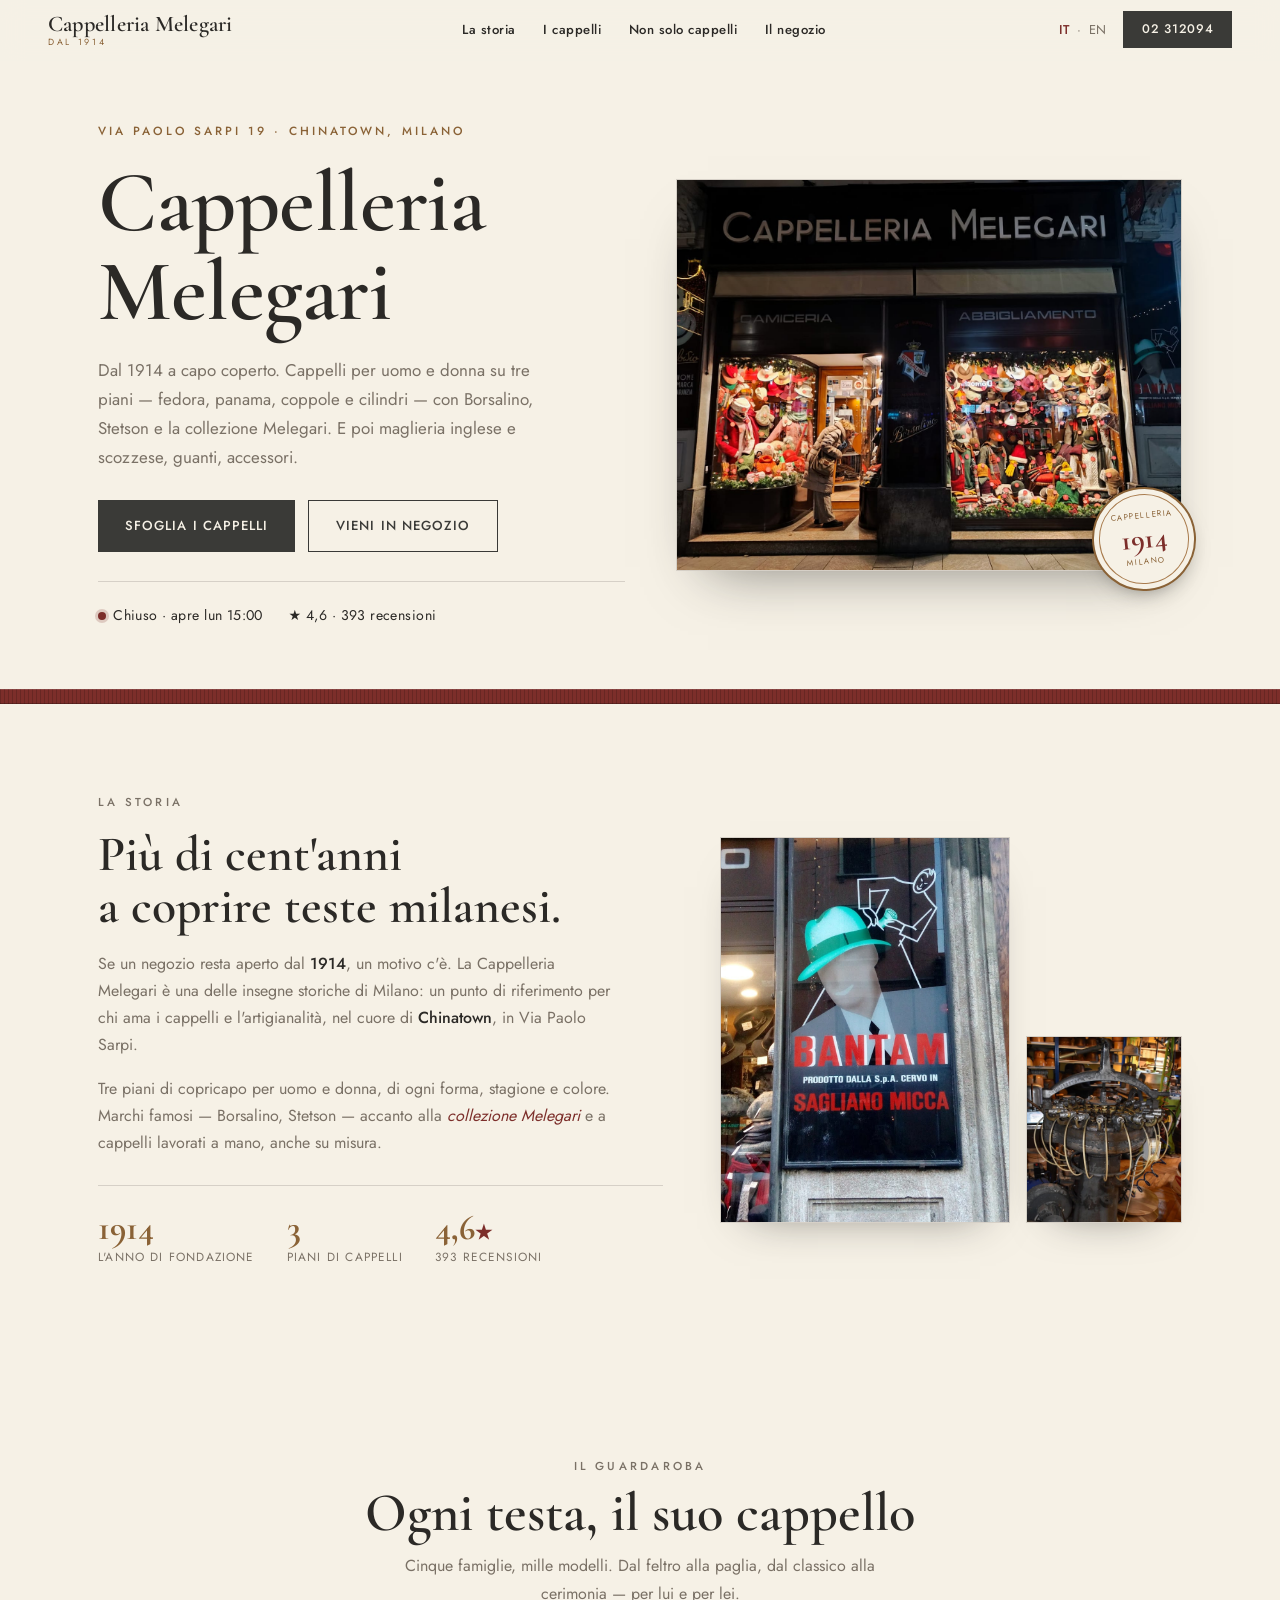
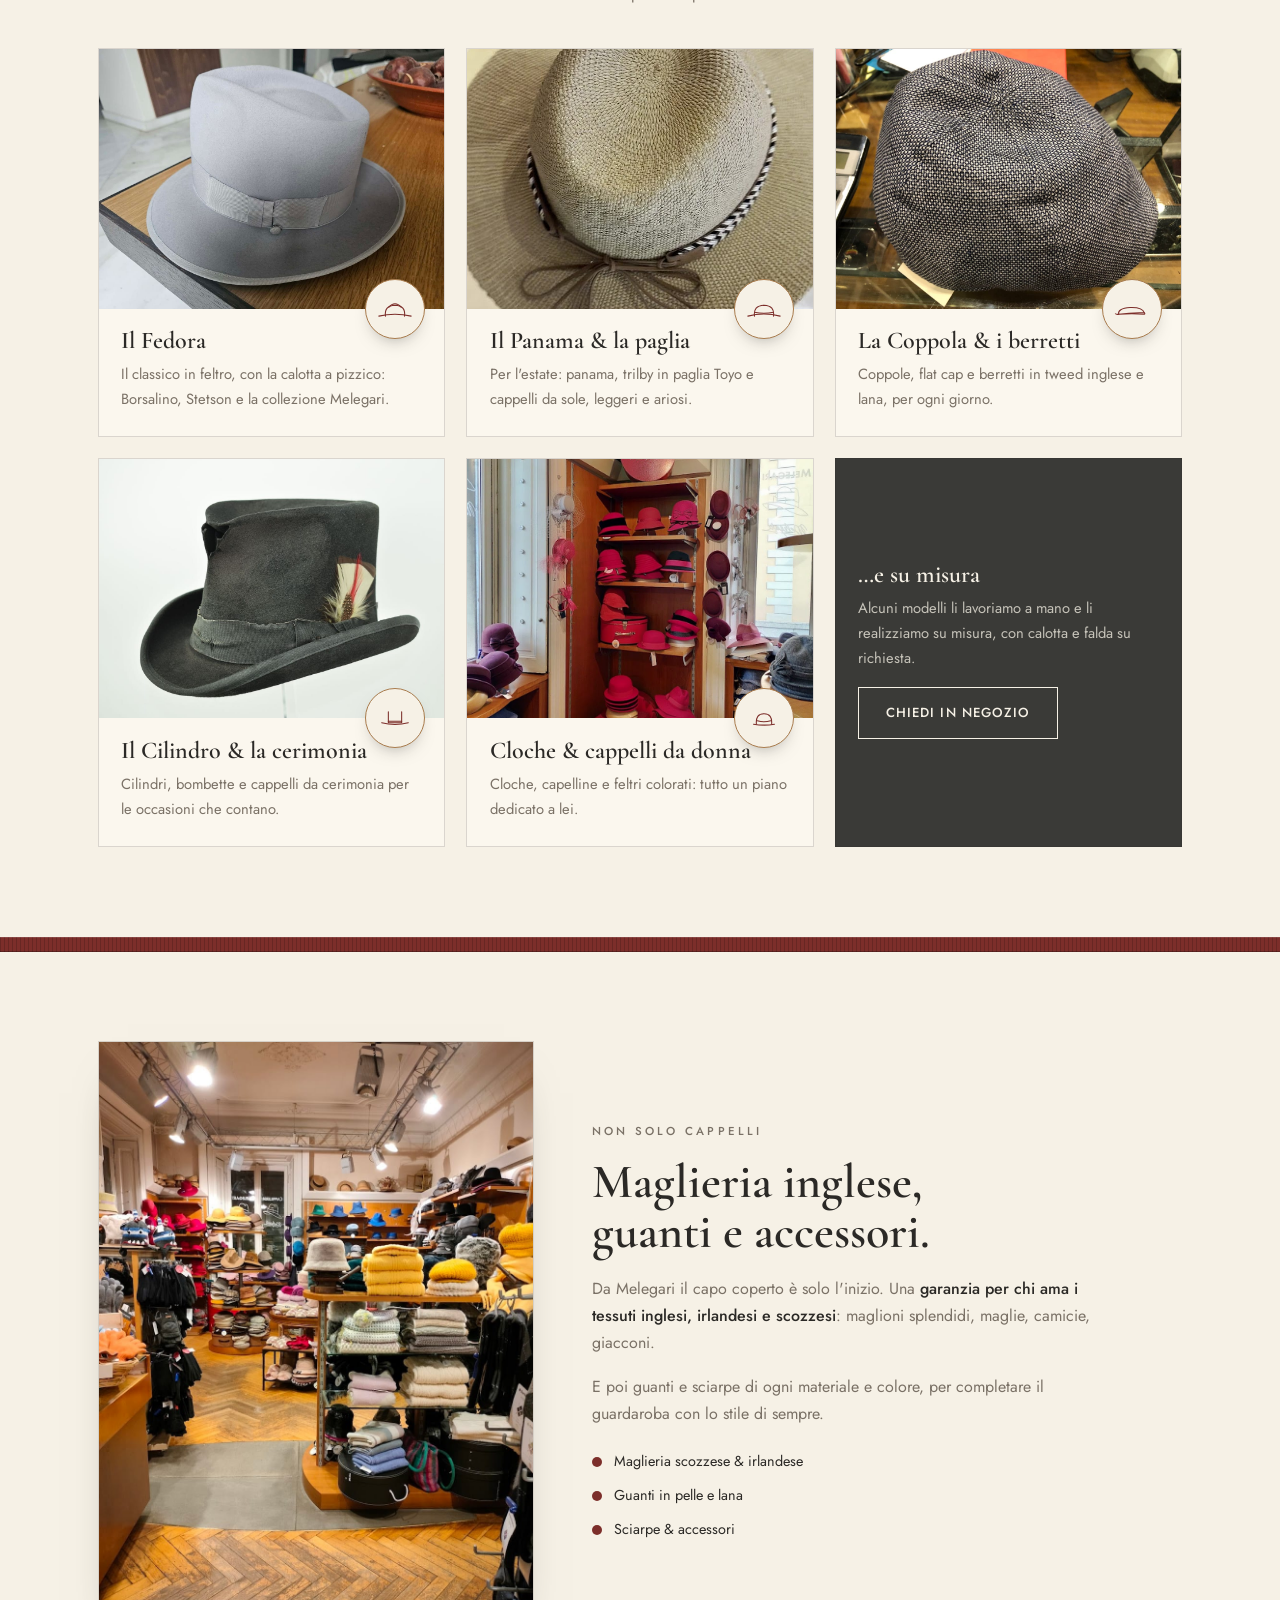
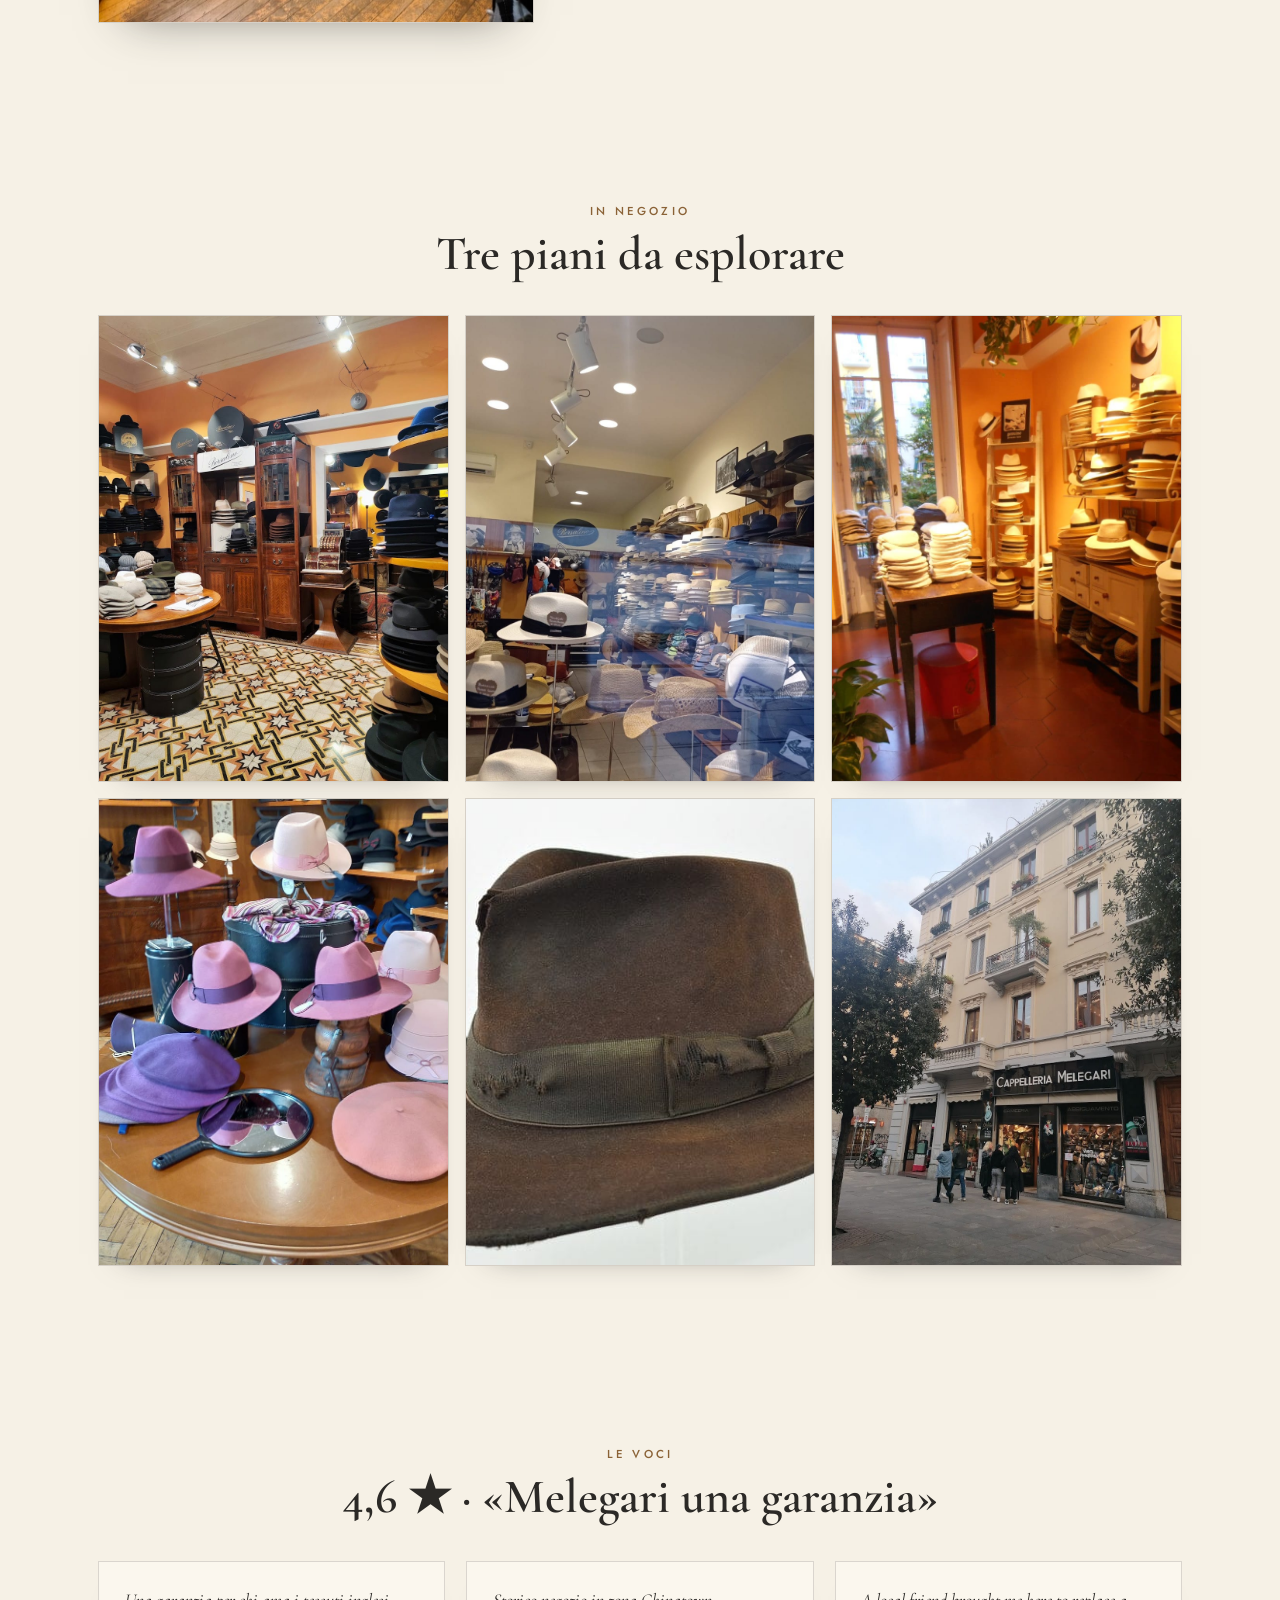
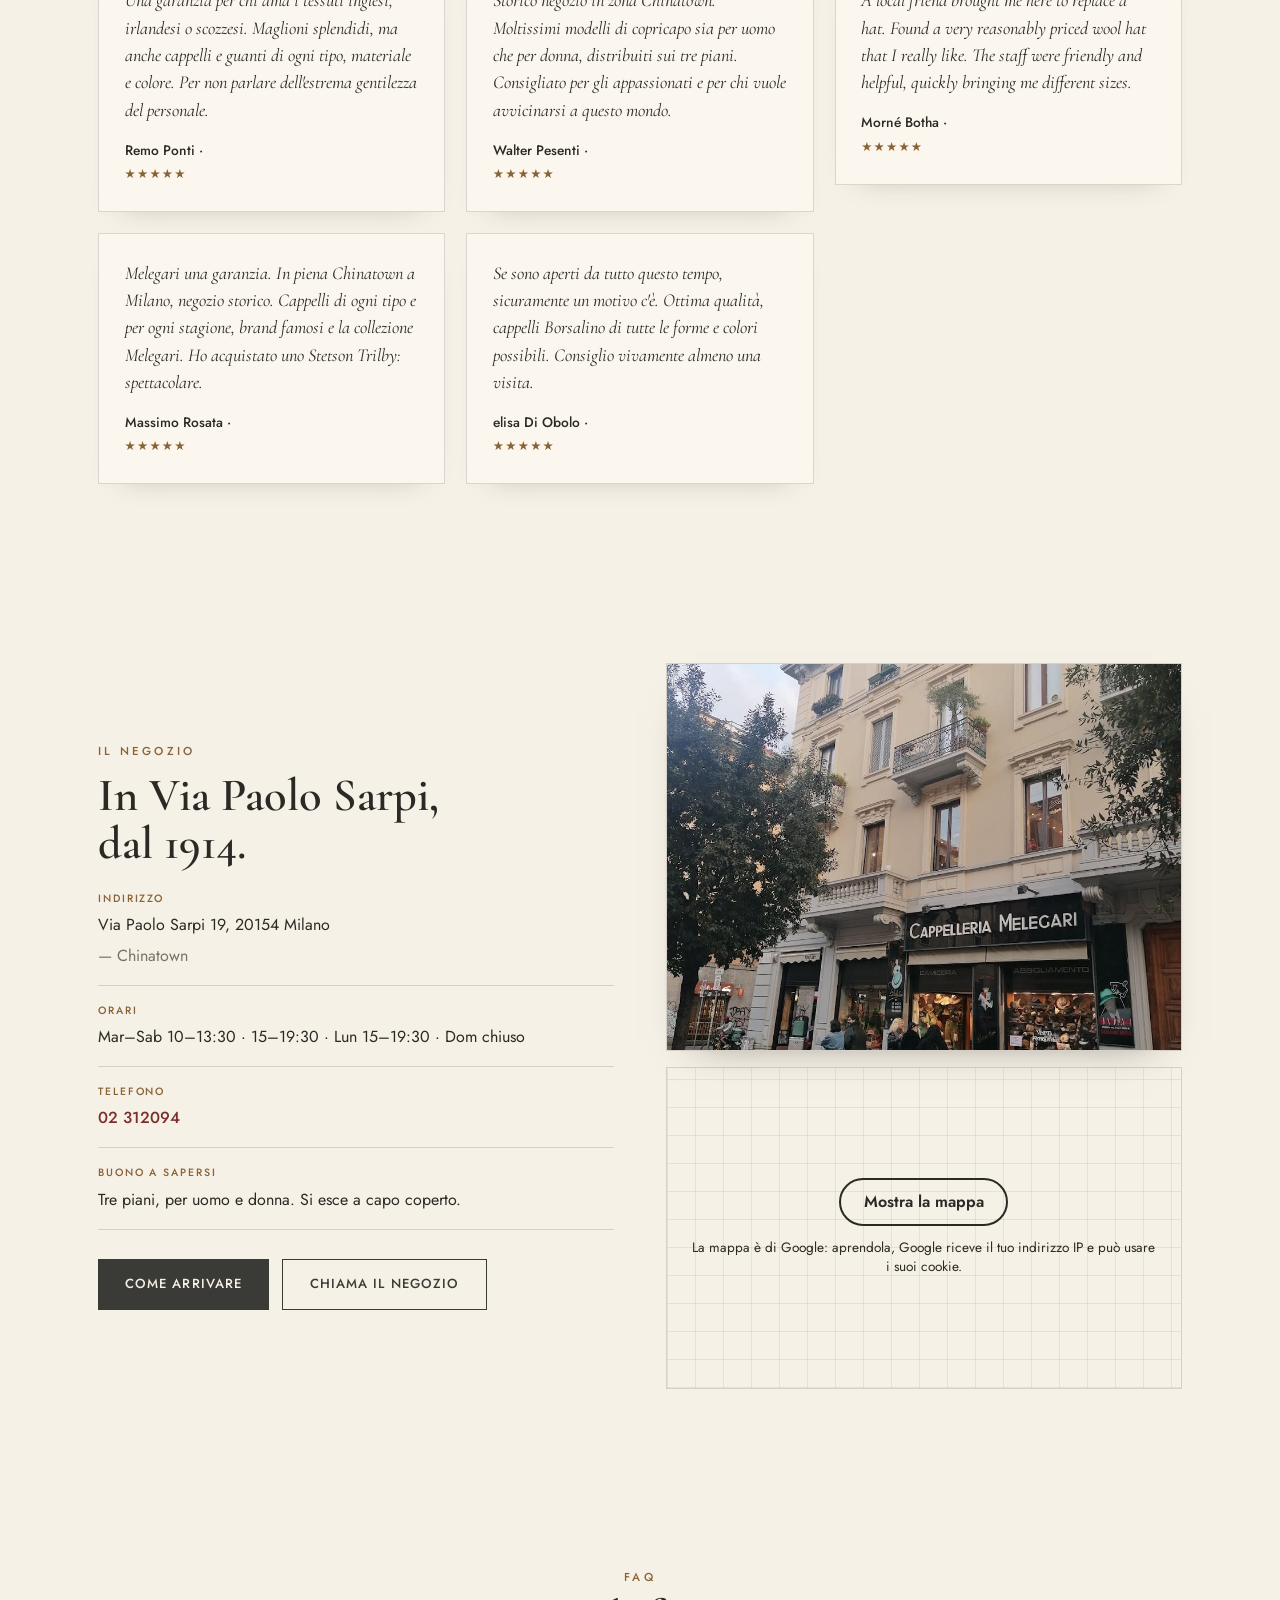
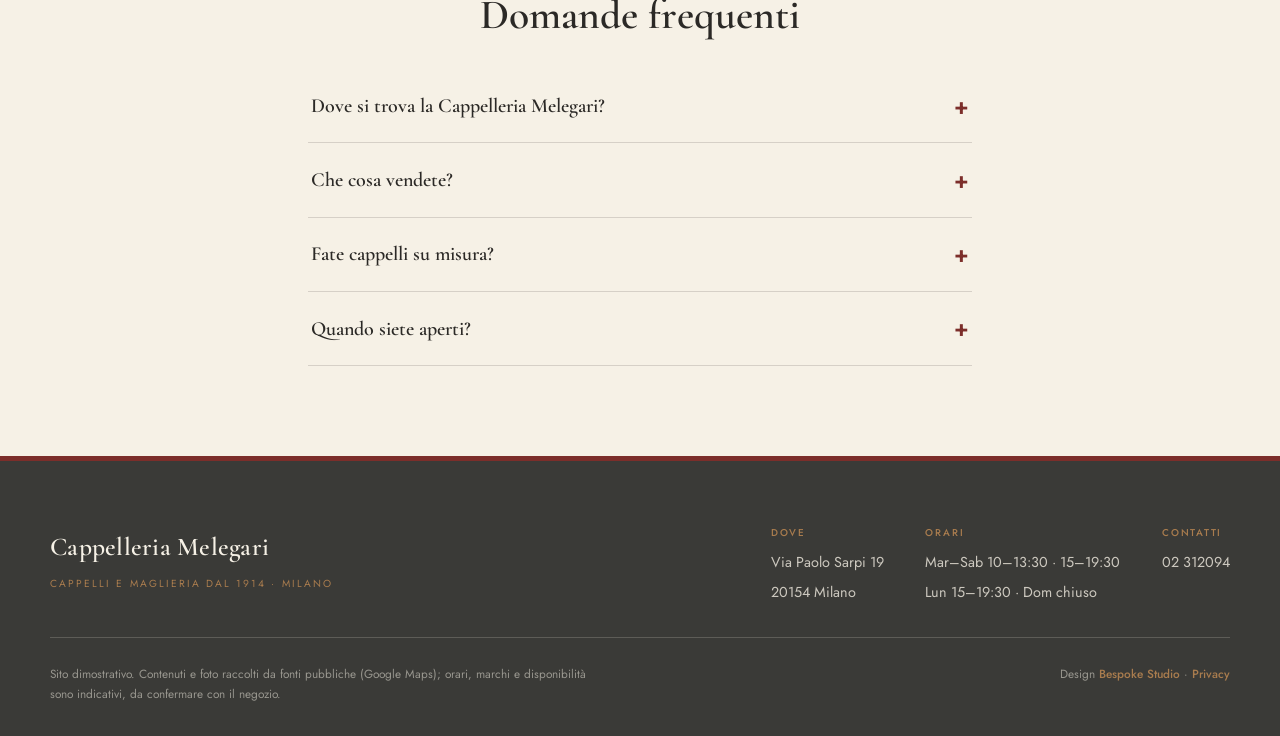
==== commit f9cddf72: "Privacy e pulizia: caratteri sul sito, mappa al clic, informativa, noindex - caratteri copiati nel s" ====
--- a/index.html
+++ b/index.html
@@ -3,6 +3,7 @@
 <head>
 <meta charset="UTF-8" />
 <meta name="viewport" content="width=device-width, initial-scale=1.0" />
+<meta name="robots" content="noindex">
 <title>Cappelleria Melegari — cappelli e maglieria dal 1914 · Milano</title>
 <meta name="description" content="Cappelleria Melegari, dal 1914 in Via Paolo Sarpi 19 (Chinatown, Milano): cappelli per uomo e donna su tre piani — fedora, panama, coppola, cilindro, cloche — Borsalino, Stetson e la collezione Melegari, oltre a maglieria inglese e scozzese. 4,6★." />
 <link rel="canonical" href="https://rotenzark.github.io/cappelleria-melegari/" />
@@ -22,28 +23,66 @@
 <link rel="icon" href="img/favicon.svg" type="image/svg+xml" />
 <link rel="icon" href="img/favicon-32.png" sizes="32x32" type="image/png" />
 <link rel="apple-touch-icon" href="img/apple-touch-icon.png" />
-<link rel="preconnect" href="https://fonts.googleapis.com" />
-<link rel="preconnect" href="https://fonts.gstatic.com" crossorigin />
-<link href="https://fonts.googleapis.com/css2?family=Cormorant+Garamond:ital,wght@0,400;0,500;0,600;0,700;1,400;1,500&family=Jost:wght@400;500;600&display=swap" rel="stylesheet" />
+<link rel="stylesheet" href="fonts/fonts.css?v=1">
 <link rel="stylesheet" href="css/styles.css?v=1" />
 <script type="application/ld+json">
 {
-  "@context": "https://schema.org", "@type": "ClothingStore",
+  "@context": "https://schema.org",
+  "@type": "ClothingStore",
   "name": "Cappelleria Melegari dal 1914",
   "description": "Cappelleria storica di Milano, dal 1914 in Via Paolo Sarpi (Chinatown): cappelli per uomo e donna su tre piani — fedora, panama, coppola, cilindro, cloche — con Borsalino, Stetson e la collezione Melegari, oltre a maglieria inglese e scozzese, guanti e accessori. Cappelli anche su misura, lavorati a mano.",
   "url": "https://rotenzark.github.io/cappelleria-melegari/",
-  "telephone": "+3902312094", "priceRange": "€€",
+  "telephone": "+3902312094",
+  "priceRange": "€€",
   "image": "https://rotenzark.github.io/cappelleria-melegari/img/facciata.jpg",
-  "address": { "@type": "PostalAddress", "streetAddress": "Via Paolo Sarpi 19", "addressLocality": "Milano", "postalCode": "20154", "addressCountry": "IT" },
-  "geo": { "@type": "GeoCoordinates", "latitude": 45.4813692, "longitude": 9.1770672 },
-  "aggregateRating": { "@type": "AggregateRating", "ratingValue": "4.6", "reviewCount": "393" },
+  "address": {
+    "@type": "PostalAddress",
+    "streetAddress": "Via Paolo Sarpi 19",
+    "addressLocality": "Milano",
+    "postalCode": "20154",
+    "addressCountry": "IT"
+  },
+  "geo": {
+    "@type": "GeoCoordinates",
+    "latitude": 45.4813692,
+    "longitude": 9.1770672
+  },
   "foundingDate": "1914",
   "openingHoursSpecification": [
-    { "@type": "OpeningHoursSpecification", "dayOfWeek": "Monday", "opens": "15:00", "closes": "19:30" },
-    { "@type": "OpeningHoursSpecification", "dayOfWeek": ["Tuesday","Wednesday","Thursday","Friday","Saturday"], "opens": "10:00", "closes": "13:30" },
-    { "@type": "OpeningHoursSpecification", "dayOfWeek": ["Tuesday","Wednesday","Thursday","Friday","Saturday"], "opens": "15:00", "closes": "19:30" }
+    {
+      "@type": "OpeningHoursSpecification",
+      "dayOfWeek": "Monday",
+      "opens": "15:00",
+      "closes": "19:30"
+    },
+    {
+      "@type": "OpeningHoursSpecification",
+      "dayOfWeek": [
+        "Tuesday",
+        "Wednesday",
+        "Thursday",
+        "Friday",
+        "Saturday"
+      ],
+      "opens": "10:00",
+      "closes": "13:30"
+    },
+    {
+      "@type": "OpeningHoursSpecification",
+      "dayOfWeek": [
+        "Tuesday",
+        "Wednesday",
+        "Thursday",
+        "Friday",
+        "Saturday"
+      ],
+      "opens": "15:00",
+      "closes": "19:30"
+    }
   ],
-  "sameAs": ["https://www.cappelleriamelegari.com"]
+  "sameAs": [
+    "https://www.cappelleriamelegari.com"
+  ]
 }
 </script>
 <script type="application/ld+json">
@@ -218,10 +257,10 @@
 <section id="recensioni" class="section recensioni">
   <div class="rev-head reveal"><p class="kicker" data-i18n="rev.kicker">Le voci</p><h2 data-i18n="rev.h2">4,6 ★ · «Melegari una garanzia»</h2></div>
   <div class="rev-grid">
-    <blockquote class="rev reveal"><p>Una garanzia per chi ama i tessuti inglesi, irlandesi o scozzesi. Maglioni splendidi, ma anche cappelli e guanti di ogni tipo, materiale e colore. Per non parlare dell'estrema gentilezza del personale.</p><cite>Remo Ponti · <span>★★★★★</span></cite></blockquote>
-    <blockquote class="rev reveal reveal-d1"><p>Melegari una garanzia. In piena Chinatown a Milano, negozio storico. Cappelli di ogni tipo e per ogni stagione, brand famosi e la collezione Melegari. Ho acquistato uno Stetson Trilby: spettacolare.</p><cite>Massimo Rosata · <span>★★★★★</span></cite></blockquote>
-    <blockquote class="rev reveal reveal-d2"><p>Storico negozio in zona Chinatown. Moltissimi modelli di copricapo sia per uomo che per donna, distribuiti sui tre piani. Consigliato per gli appassionati e per chi vuole avvicinarsi a questo mondo.</p><cite>Walter Pesenti · <span>★★★★★</span></cite></blockquote>
-    <blockquote class="rev reveal"><p>Se sono aperti da tutto questo tempo, sicuramente un motivo c'è. Ottima qualità, cappelli Borsalino di tutte le forme e colori possibili. Consiglio vivamente almeno una visita.</p><cite>elisa Di Obolo · <span>★★★★★</span></cite></blockquote>
+    <blockquote class="rev reveal"><p lang="it">Una garanzia per chi ama i tessuti inglesi, irlandesi o scozzesi. Maglioni splendidi, ma anche cappelli e guanti di ogni tipo, materiale e colore. Per non parlare dell'estrema gentilezza del personale.</p><cite>Remo Ponti · <span>★★★★★</span></cite></blockquote>
+    <blockquote class="rev reveal reveal-d1"><p lang="it">Melegari una garanzia. In piena Chinatown a Milano, negozio storico. Cappelli di ogni tipo e per ogni stagione, brand famosi e la collezione Melegari. Ho acquistato uno Stetson Trilby: spettacolare.</p><cite>Massimo Rosata · <span>★★★★★</span></cite></blockquote>
+    <blockquote class="rev reveal reveal-d2"><p lang="it">Storico negozio in zona Chinatown. Moltissimi modelli di copricapo sia per uomo che per donna, distribuiti sui tre piani. Consigliato per gli appassionati e per chi vuole avvicinarsi a questo mondo.</p><cite>Walter Pesenti · <span>★★★★★</span></cite></blockquote>
+    <blockquote class="rev reveal"><p lang="it">Se sono aperti da tutto questo tempo, sicuramente un motivo c'è. Ottima qualità, cappelli Borsalino di tutte le forme e colori possibili. Consiglio vivamente almeno una visita.</p><cite>elisa Di Obolo · <span>★★★★★</span></cite></blockquote>
     <blockquote class="rev reveal reveal-d1"><p>A local friend brought me here to replace a hat. Found a very reasonably priced wool hat that I really like. The staff were friendly and helpful, quickly bringing me different sizes.</p><cite>Morné Botha · <span>★★★★★</span></cite></blockquote>
   </div>
 </section>
@@ -245,7 +284,7 @@
     </div>
     <div class="dove-side reveal">
       <figure class="dove-photo"><img src="img/facciata-day.jpg" alt="L'ingresso della Cappelleria Melegari di giorno" width="900" height="1200" loading="lazy" /></figure>
-      <div class="dove-map"><iframe title="Mappa Cappelleria Melegari" src="https://www.google.com/maps?q=Cappelleria+Melegari+Via+Paolo+Sarpi+19+Milano&output=embed" loading="lazy" referrerpolicy="no-referrer-when-downgrade"></iframe></div>
+      <div class="dove-map"><div class="mappa-clic" data-mappa-clic style="--mappa-h: 320px"><template><iframe title="Mappa Cappelleria Melegari" src="https://www.google.com/maps?q=Cappelleria+Melegari+Via+Paolo+Sarpi+19+Milano&output=embed" loading="lazy" referrerpolicy="no-referrer-when-downgrade"></iframe></template><div class="mappa-clic__velo"><a class="mappa-clic__btn" href="https://www.google.com/maps/dir/?api=1&destination=Cappelleria+Melegari+Via+Paolo+Sarpi+19+Milano" target="_blank" rel="noopener">Mostra la mappa</a><p class="mappa-clic__nota">La mappa è di Google: aprendola, Google riceve il tuo indirizzo IP e può usare i suoi cookie.</p></div></div></div>
     </div>
   </div>
 </section>
@@ -272,7 +311,7 @@
   </div>
   <div class="foot-bottom">
     <p data-i18n="foot.disclaimer">Sito dimostrativo. Contenuti e foto raccolti da fonti pubbliche (Google Maps); orari, marchi e disponibilità sono indicativi, da confermare con il negozio.</p>
-    <p class="foot-credit">Design <a href="https://bespokestud.io" target="_blank" rel="noopener">Bespoke Studio</a></p>
+    <p class="foot-credit">Design <a href="https://bespokestud.io" target="_blank" rel="noopener">Bespoke Studio</a> · <a href="privacy.html">Privacy</a></p>
   </div>
 </footer>
 
@@ -284,5 +323,6 @@
 
 <div id="lightbox" aria-hidden="true"><button id="lb-close" aria-label="Chiudi">✕</button><img id="lb-img" src="" alt="" /></div>
 <script src="js/main.js?v=1"></script>
+<script src="js/mappa-clic.js?v=1" defer></script>
 </body>
 </html>
--- a/fonts/fonts.css
+++ b/fonts/fonts.css
@@ -0,0 +1,352 @@
+/* Caratteri ospitati sul sito: nessuna richiesta a Google Fonts o Fontshare (giro privacy 1/10/2026). Licenze in LICENSE.txt. */
+/* cyrillic-ext */
+@font-face {
+  font-family: 'Cormorant Garamond';
+  font-style: italic;
+  font-weight: 400;
+  font-display: swap;
+  src: url(cormorantgaramond-v21-co3ZmX5slCNuHLi8bLeY9MK7whWMhyjYrEtFmSq17w.woff2) format('woff2');
+  unicode-range: U+0460-052F, U+1C80-1C8A, U+20B4, U+2DE0-2DFF, U+A640-A69F, U+FE2E-FE2F;
+}
+/* cyrillic */
+@font-face {
+  font-family: 'Cormorant Garamond';
+  font-style: italic;
+  font-weight: 400;
+  font-display: swap;
+  src: url(cormorantgaramond-v21-co3ZmX5slCNuHLi8bLeY9MK7whWMhyjYrEtMmSq17w.woff2) format('woff2');
+  unicode-range: U+0301, U+0400-045F, U+0490-0491, U+04B0-04B1, U+2116;
+}
+/* vietnamese */
+@font-face {
+  font-family: 'Cormorant Garamond';
+  font-style: italic;
+  font-weight: 400;
+  font-display: swap;
+  src: url(cormorantgaramond-v21-co3ZmX5slCNuHLi8bLeY9MK7whWMhyjYrEtHmSq17w.woff2) format('woff2');
+  unicode-range: U+0102-0103, U+0110-0111, U+0128-0129, U+0168-0169, U+01A0-01A1, U+01AF-01B0, U+0300-0301, U+0303-0304, U+0308-0309, U+0323, U+0329, U+1EA0-1EF9, U+20AB;
+}
+/* latin-ext */
+@font-face {
+  font-family: 'Cormorant Garamond';
+  font-style: italic;
+  font-weight: 400;
+  font-display: swap;
+  src: url(cormorantgaramond-v21-co3ZmX5slCNuHLi8bLeY9MK7whWMhyjYrEtGmSq17w.woff2) format('woff2');
+  unicode-range: U+0100-02BA, U+02BD-02C5, U+02C7-02CC, U+02CE-02D7, U+02DD-02FF, U+0304, U+0308, U+0329, U+1D00-1DBF, U+1E00-1E9F, U+1EF2-1EFF, U+2020, U+20A0-20AB, U+20AD-20C0, U+2113, U+2C60-2C7F, U+A720-A7FF;
+}
+/* latin */
+@font-face {
+  font-family: 'Cormorant Garamond';
+  font-style: italic;
+  font-weight: 400;
+  font-display: swap;
+  src: url(cormorantgaramond-v21-co3ZmX5slCNuHLi8bLeY9MK7whWMhyjYrEtImSo.woff2) format('woff2');
+  unicode-range: U+0000-00FF, U+0131, U+0152-0153, U+02BB-02BC, U+02C6, U+02DA, U+02DC, U+0304, U+0308, U+0329, U+2000-206F, U+20AC, U+2122, U+2191, U+2193, U+2212, U+2215, U+FEFF, U+FFFD;
+}
+/* cyrillic-ext */
+@font-face {
+  font-family: 'Cormorant Garamond';
+  font-style: italic;
+  font-weight: 500;
+  font-display: swap;
+  src: url(cormorantgaramond-v21-co3ZmX5slCNuHLi8bLeY9MK7whWMhyjYrEtFmSq17w.woff2) format('woff2');
+  unicode-range: U+0460-052F, U+1C80-1C8A, U+20B4, U+2DE0-2DFF, U+A640-A69F, U+FE2E-FE2F;
+}
+/* cyrillic */
+@font-face {
+  font-family: 'Cormorant Garamond';
+  font-style: italic;
+  font-weight: 500;
+  font-display: swap;
+  src: url(cormorantgaramond-v21-co3ZmX5slCNuHLi8bLeY9MK7whWMhyjYrEtMmSq17w.woff2) format('woff2');
+  unicode-range: U+0301, U+0400-045F, U+0490-0491, U+04B0-04B1, U+2116;
+}
+/* vietnamese */
+@font-face {
+  font-family: 'Cormorant Garamond';
+  font-style: italic;
+  font-weight: 500;
+  font-display: swap;
+  src: url(cormorantgaramond-v21-co3ZmX5slCNuHLi8bLeY9MK7whWMhyjYrEtHmSq17w.woff2) format('woff2');
+  unicode-range: U+0102-0103, U+0110-0111, U+0128-0129, U+0168-0169, U+01A0-01A1, U+01AF-01B0, U+0300-0301, U+0303-0304, U+0308-0309, U+0323, U+0329, U+1EA0-1EF9, U+20AB;
+}
+/* latin-ext */
+@font-face {
+  font-family: 'Cormorant Garamond';
+  font-style: italic;
+  font-weight: 500;
+  font-display: swap;
+  src: url(cormorantgaramond-v21-co3ZmX5slCNuHLi8bLeY9MK7whWMhyjYrEtGmSq17w.woff2) format('woff2');
+  unicode-range: U+0100-02BA, U+02BD-02C5, U+02C7-02CC, U+02CE-02D7, U+02DD-02FF, U+0304, U+0308, U+0329, U+1D00-1DBF, U+1E00-1E9F, U+1EF2-1EFF, U+2020, U+20A0-20AB, U+20AD-20C0, U+2113, U+2C60-2C7F, U+A720-A7FF;
+}
+/* latin */
+@font-face {
+  font-family: 'Cormorant Garamond';
+  font-style: italic;
+  font-weight: 500;
+  font-display: swap;
+  src: url(cormorantgaramond-v21-co3ZmX5slCNuHLi8bLeY9MK7whWMhyjYrEtImSo.woff2) format('woff2');
+  unicode-range: U+0000-00FF, U+0131, U+0152-0153, U+02BB-02BC, U+02C6, U+02DA, U+02DC, U+0304, U+0308, U+0329, U+2000-206F, U+20AC, U+2122, U+2191, U+2193, U+2212, U+2215, U+FEFF, U+FFFD;
+}
+/* cyrillic-ext */
+@font-face {
+  font-family: 'Cormorant Garamond';
+  font-style: normal;
+  font-weight: 400;
+  font-display: swap;
+  src: url(cormorantgaramond-v21-co3bmX5slCNuHLi8bLeY9MK7whWMhyjYpHtKgS4.woff2) format('woff2');
+  unicode-range: U+0460-052F, U+1C80-1C8A, U+20B4, U+2DE0-2DFF, U+A640-A69F, U+FE2E-FE2F;
+}
+/* cyrillic */
+@font-face {
+  font-family: 'Cormorant Garamond';
+  font-style: normal;
+  font-weight: 400;
+  font-display: swap;
+  src: url(cormorantgaramond-v21-co3bmX5slCNuHLi8bLeY9MK7whWMhyjYrXtKgS4.woff2) format('woff2');
+  unicode-range: U+0301, U+0400-045F, U+0490-0491, U+04B0-04B1, U+2116;
+}
+/* vietnamese */
+@font-face {
+  font-family: 'Cormorant Garamond';
+  font-style: normal;
+  font-weight: 400;
+  font-display: swap;
+  src: url(cormorantgaramond-v21-co3bmX5slCNuHLi8bLeY9MK7whWMhyjYpntKgS4.woff2) format('woff2');
+  unicode-range: U+0102-0103, U+0110-0111, U+0128-0129, U+0168-0169, U+01A0-01A1, U+01AF-01B0, U+0300-0301, U+0303-0304, U+0308-0309, U+0323, U+0329, U+1EA0-1EF9, U+20AB;
+}
+/* latin-ext */
+@font-face {
+  font-family: 'Cormorant Garamond';
+  font-style: normal;
+  font-weight: 400;
+  font-display: swap;
+  src: url(cormorantgaramond-v21-co3bmX5slCNuHLi8bLeY9MK7whWMhyjYp3tKgS4.woff2) format('woff2');
+  unicode-range: U+0100-02BA, U+02BD-02C5, U+02C7-02CC, U+02CE-02D7, U+02DD-02FF, U+0304, U+0308, U+0329, U+1D00-1DBF, U+1E00-1E9F, U+1EF2-1EFF, U+2020, U+20A0-20AB, U+20AD-20C0, U+2113, U+2C60-2C7F, U+A720-A7FF;
+}
+/* latin */
+@font-face {
+  font-family: 'Cormorant Garamond';
+  font-style: normal;
+  font-weight: 400;
+  font-display: swap;
+  src: url(cormorantgaramond-v21-co3bmX5slCNuHLi8bLeY9MK7whWMhyjYqXtK.woff2) format('woff2');
+  unicode-range: U+0000-00FF, U+0131, U+0152-0153, U+02BB-02BC, U+02C6, U+02DA, U+02DC, U+0304, U+0308, U+0329, U+2000-206F, U+20AC, U+2122, U+2191, U+2193, U+2212, U+2215, U+FEFF, U+FFFD;
+}
+/* cyrillic-ext */
+@font-face {
+  font-family: 'Cormorant Garamond';
+  font-style: normal;
+  font-weight: 500;
+  font-display: swap;
+  src: url(cormorantgaramond-v21-co3bmX5slCNuHLi8bLeY9MK7whWMhyjYpHtKgS4.woff2) format('woff2');
+  unicode-range: U+0460-052F, U+1C80-1C8A, U+20B4, U+2DE0-2DFF, U+A640-A69F, U+FE2E-FE2F;
+}
+/* cyrillic */
+@font-face {
+  font-family: 'Cormorant Garamond';
+  font-style: normal;
+  font-weight: 500;
+  font-display: swap;
+  src: url(cormorantgaramond-v21-co3bmX5slCNuHLi8bLeY9MK7whWMhyjYrXtKgS4.woff2) format('woff2');
+  unicode-range: U+0301, U+0400-045F, U+0490-0491, U+04B0-04B1, U+2116;
+}
+/* vietnamese */
+@font-face {
+  font-family: 'Cormorant Garamond';
+  font-style: normal;
+  font-weight: 500;
+  font-display: swap;
+  src: url(cormorantgaramond-v21-co3bmX5slCNuHLi8bLeY9MK7whWMhyjYpntKgS4.woff2) format('woff2');
+  unicode-range: U+0102-0103, U+0110-0111, U+0128-0129, U+0168-0169, U+01A0-01A1, U+01AF-01B0, U+0300-0301, U+0303-0304, U+0308-0309, U+0323, U+0329, U+1EA0-1EF9, U+20AB;
+}
+/* latin-ext */
+@font-face {
+  font-family: 'Cormorant Garamond';
+  font-style: normal;
+  font-weight: 500;
+  font-display: swap;
+  src: url(cormorantgaramond-v21-co3bmX5slCNuHLi8bLeY9MK7whWMhyjYp3tKgS4.woff2) format('woff2');
+  unicode-range: U+0100-02BA, U+02BD-02C5, U+02C7-02CC, U+02CE-02D7, U+02DD-02FF, U+0304, U+0308, U+0329, U+1D00-1DBF, U+1E00-1E9F, U+1EF2-1EFF, U+2020, U+20A0-20AB, U+20AD-20C0, U+2113, U+2C60-2C7F, U+A720-A7FF;
+}
+/* latin */
+@font-face {
+  font-family: 'Cormorant Garamond';
+  font-style: normal;
+  font-weight: 500;
+  font-display: swap;
+  src: url(cormorantgaramond-v21-co3bmX5slCNuHLi8bLeY9MK7whWMhyjYqXtK.woff2) format('woff2');
+  unicode-range: U+0000-00FF, U+0131, U+0152-0153, U+02BB-02BC, U+02C6, U+02DA, U+02DC, U+0304, U+0308, U+0329, U+2000-206F, U+20AC, U+2122, U+2191, U+2193, U+2212, U+2215, U+FEFF, U+FFFD;
+}
+/* cyrillic-ext */
+@font-face {
+  font-family: 'Cormorant Garamond';
+  font-style: normal;
+  font-weight: 600;
+  font-display: swap;
+  src: url(cormorantgaramond-v21-co3bmX5slCNuHLi8bLeY9MK7whWMhyjYpHtKgS4.woff2) format('woff2');
+  unicode-range: U+0460-052F, U+1C80-1C8A, U+20B4, U+2DE0-2DFF, U+A640-A69F, U+FE2E-FE2F;
+}
+/* cyrillic */
+@font-face {
+  font-family: 'Cormorant Garamond';
+  font-style: normal;
+  font-weight: 600;
+  font-display: swap;
+  src: url(cormorantgaramond-v21-co3bmX5slCNuHLi8bLeY9MK7whWMhyjYrXtKgS4.woff2) format('woff2');
+  unicode-range: U+0301, U+0400-045F, U+0490-0491, U+04B0-04B1, U+2116;
+}
+/* vietnamese */
+@font-face {
+  font-family: 'Cormorant Garamond';
+  font-style: normal;
+  font-weight: 600;
+  font-display: swap;
+  src: url(cormorantgaramond-v21-co3bmX5slCNuHLi8bLeY9MK7whWMhyjYpntKgS4.woff2) format('woff2');
+  unicode-range: U+0102-0103, U+0110-0111, U+0128-0129, U+0168-0169, U+01A0-01A1, U+01AF-01B0, U+0300-0301, U+0303-0304, U+0308-0309, U+0323, U+0329, U+1EA0-1EF9, U+20AB;
+}
+/* latin-ext */
+@font-face {
+  font-family: 'Cormorant Garamond';
+  font-style: normal;
+  font-weight: 600;
+  font-display: swap;
+  src: url(cormorantgaramond-v21-co3bmX5slCNuHLi8bLeY9MK7whWMhyjYp3tKgS4.woff2) format('woff2');
+  unicode-range: U+0100-02BA, U+02BD-02C5, U+02C7-02CC, U+02CE-02D7, U+02DD-02FF, U+0304, U+0308, U+0329, U+1D00-1DBF, U+1E00-1E9F, U+1EF2-1EFF, U+2020, U+20A0-20AB, U+20AD-20C0, U+2113, U+2C60-2C7F, U+A720-A7FF;
+}
+/* latin */
+@font-face {
+  font-family: 'Cormorant Garamond';
+  font-style: normal;
+  font-weight: 600;
+  font-display: swap;
+  src: url(cormorantgaramond-v21-co3bmX5slCNuHLi8bLeY9MK7whWMhyjYqXtK.woff2) format('woff2');
+  unicode-range: U+0000-00FF, U+0131, U+0152-0153, U+02BB-02BC, U+02C6, U+02DA, U+02DC, U+0304, U+0308, U+0329, U+2000-206F, U+20AC, U+2122, U+2191, U+2193, U+2212, U+2215, U+FEFF, U+FFFD;
+}
+/* cyrillic-ext */
+@font-face {
+  font-family: 'Cormorant Garamond';
+  font-style: normal;
+  font-weight: 700;
+  font-display: swap;
+  src: url(cormorantgaramond-v21-co3bmX5slCNuHLi8bLeY9MK7whWMhyjYpHtKgS4.woff2) format('woff2');
+  unicode-range: U+0460-052F, U+1C80-1C8A, U+20B4, U+2DE0-2DFF, U+A640-A69F, U+FE2E-FE2F;
+}
+/* cyrillic */
+@font-face {
+  font-family: 'Cormorant Garamond';
+  font-style: normal;
+  font-weight: 700;
+  font-display: swap;
+  src: url(cormorantgaramond-v21-co3bmX5slCNuHLi8bLeY9MK7whWMhyjYrXtKgS4.woff2) format('woff2');
+  unicode-range: U+0301, U+0400-045F, U+0490-0491, U+04B0-04B1, U+2116;
+}
+/* vietnamese */
+@font-face {
+  font-family: 'Cormorant Garamond';
+  font-style: normal;
+  font-weight: 700;
+  font-display: swap;
+  src: url(cormorantgaramond-v21-co3bmX5slCNuHLi8bLeY9MK7whWMhyjYpntKgS4.woff2) format('woff2');
+  unicode-range: U+0102-0103, U+0110-0111, U+0128-0129, U+0168-0169, U+01A0-01A1, U+01AF-01B0, U+0300-0301, U+0303-0304, U+0308-0309, U+0323, U+0329, U+1EA0-1EF9, U+20AB;
+}
+/* latin-ext */
+@font-face {
+  font-family: 'Cormorant Garamond';
+  font-style: normal;
+  font-weight: 700;
+  font-display: swap;
+  src: url(cormorantgaramond-v21-co3bmX5slCNuHLi8bLeY9MK7whWMhyjYp3tKgS4.woff2) format('woff2');
+  unicode-range: U+0100-02BA, U+02BD-02C5, U+02C7-02CC, U+02CE-02D7, U+02DD-02FF, U+0304, U+0308, U+0329, U+1D00-1DBF, U+1E00-1E9F, U+1EF2-1EFF, U+2020, U+20A0-20AB, U+20AD-20C0, U+2113, U+2C60-2C7F, U+A720-A7FF;
+}
+/* latin */
+@font-face {
+  font-family: 'Cormorant Garamond';
+  font-style: normal;
+  font-weight: 700;
+  font-display: swap;
+  src: url(cormorantgaramond-v21-co3bmX5slCNuHLi8bLeY9MK7whWMhyjYqXtK.woff2) format('woff2');
+  unicode-range: U+0000-00FF, U+0131, U+0152-0153, U+02BB-02BC, U+02C6, U+02DA, U+02DC, U+0304, U+0308, U+0329, U+2000-206F, U+20AC, U+2122, U+2191, U+2193, U+2212, U+2215, U+FEFF, U+FFFD;
+}
+/* cyrillic */
+@font-face {
+  font-family: 'Jost';
+  font-style: normal;
+  font-weight: 400;
+  font-display: swap;
+  src: url(jost-v20-92zatBhPNqw73oDd4iYl.woff2) format('woff2');
+  unicode-range: U+0301, U+0400-045F, U+0490-0491, U+04B0-04B1, U+2116;
+}
+/* latin-ext */
+@font-face {
+  font-family: 'Jost';
+  font-style: normal;
+  font-weight: 400;
+  font-display: swap;
+  src: url(jost-v20-92zatBhPNqw73ord4iYl.woff2) format('woff2');
+  unicode-range: U+0100-02BA, U+02BD-02C5, U+02C7-02CC, U+02CE-02D7, U+02DD-02FF, U+0304, U+0308, U+0329, U+1D00-1DBF, U+1E00-1E9F, U+1EF2-1EFF, U+2020, U+20A0-20AB, U+20AD-20C0, U+2113, U+2C60-2C7F, U+A720-A7FF;
+}
+/* latin */
+@font-face {
+  font-family: 'Jost';
+  font-style: normal;
+  font-weight: 400;
+  font-display: swap;
+  src: url(jost-v20-92zatBhPNqw73oTd4g.woff2) format('woff2');
+  unicode-range: U+0000-00FF, U+0131, U+0152-0153, U+02BB-02BC, U+02C6, U+02DA, U+02DC, U+0304, U+0308, U+0329, U+2000-206F, U+20AC, U+2122, U+2191, U+2193, U+2212, U+2215, U+FEFF, U+FFFD;
+}
+/* cyrillic */
+@font-face {
+  font-family: 'Jost';
+  font-style: normal;
+  font-weight: 500;
+  font-display: swap;
+  src: url(jost-v20-92zatBhPNqw73oDd4iYl.woff2) format('woff2');
+  unicode-range: U+0301, U+0400-045F, U+0490-0491, U+04B0-04B1, U+2116;
+}
+/* latin-ext */
+@font-face {
+  font-family: 'Jost';
+  font-style: normal;
+  font-weight: 500;
+  font-display: swap;
+  src: url(jost-v20-92zatBhPNqw73ord4iYl.woff2) format('woff2');
+  unicode-range: U+0100-02BA, U+02BD-02C5, U+02C7-02CC, U+02CE-02D7, U+02DD-02FF, U+0304, U+0308, U+0329, U+1D00-1DBF, U+1E00-1E9F, U+1EF2-1EFF, U+2020, U+20A0-20AB, U+20AD-20C0, U+2113, U+2C60-2C7F, U+A720-A7FF;
+}
+/* latin */
+@font-face {
+  font-family: 'Jost';
+  font-style: normal;
+  font-weight: 500;
+  font-display: swap;
+  src: url(jost-v20-92zatBhPNqw73oTd4g.woff2) format('woff2');
+  unicode-range: U+0000-00FF, U+0131, U+0152-0153, U+02BB-02BC, U+02C6, U+02DA, U+02DC, U+0304, U+0308, U+0329, U+2000-206F, U+20AC, U+2122, U+2191, U+2193, U+2212, U+2215, U+FEFF, U+FFFD;
+}
+/* cyrillic */
+@font-face {
+  font-family: 'Jost';
+  font-style: normal;
+  font-weight: 600;
+  font-display: swap;
+  src: url(jost-v20-92zatBhPNqw73oDd4iYl.woff2) format('woff2');
+  unicode-range: U+0301, U+0400-045F, U+0490-0491, U+04B0-04B1, U+2116;
+}
+/* latin-ext */
+@font-face {
+  font-family: 'Jost';
+  font-style: normal;
+  font-weight: 600;
+  font-display: swap;
+  src: url(jost-v20-92zatBhPNqw73ord4iYl.woff2) format('woff2');
+  unicode-range: U+0100-02BA, U+02BD-02C5, U+02C7-02CC, U+02CE-02D7, U+02DD-02FF, U+0304, U+0308, U+0329, U+1D00-1DBF, U+1E00-1E9F, U+1EF2-1EFF, U+2020, U+20A0-20AB, U+20AD-20C0, U+2113, U+2C60-2C7F, U+A720-A7FF;
+}
+/* latin */
+@font-face {
+  font-family: 'Jost';
+  font-style: normal;
+  font-weight: 600;
+  font-display: swap;
+  src: url(jost-v20-92zatBhPNqw73oTd4g.woff2) format('woff2');
+  unicode-range: U+0000-00FF, U+0131, U+0152-0153, U+02BB-02BC, U+02C6, U+02DA, U+02DC, U+0304, U+0308, U+0329, U+2000-206F, U+20AC, U+2122, U+2191, U+2193, U+2212, U+2215, U+FEFF, U+FFFD;
+}
--- a/css/styles.css
+++ b/css/styles.css
@@ -237,3 +237,12 @@
   .reveal{opacity:1;transform:none}
   html{scroll-behavior:auto}
 }
+
+/*MAPPACLIC*/
+/* la mappa Google si carica solo al clic (giro privacy 1/10/2026) */
+.mappa-clic { display: flex; align-items: center; justify-content: center; width: 100%; height: 100%; min-height: var(--mappa-h, 320px); box-sizing: border-box; padding: 24px; text-align: center; background: repeating-linear-gradient(0deg, rgba(127, 127, 127, 0.14) 0 1px, transparent 1px 28px), repeating-linear-gradient(90deg, rgba(127, 127, 127, 0.14) 0 1px, transparent 1px 28px); }
+.mappa-clic__velo { display: flex; flex-direction: column; align-items: center; gap: 12px; max-width: 32em; }
+.mappa-clic__btn { display: inline-block; padding: 0.75em 1.4em; border: 2px solid currentColor; border-radius: 999px; color: inherit; font: inherit; font-weight: 600; line-height: 1.2; text-decoration: none; background: transparent; cursor: pointer; }
+.mappa-clic__btn:hover, .mappa-clic__btn:focus-visible { text-decoration: underline; }
+.mappa-clic__nota { margin: 0; font-size: 0.85em; line-height: 1.45; }
+/*/MAPPACLIC*/
